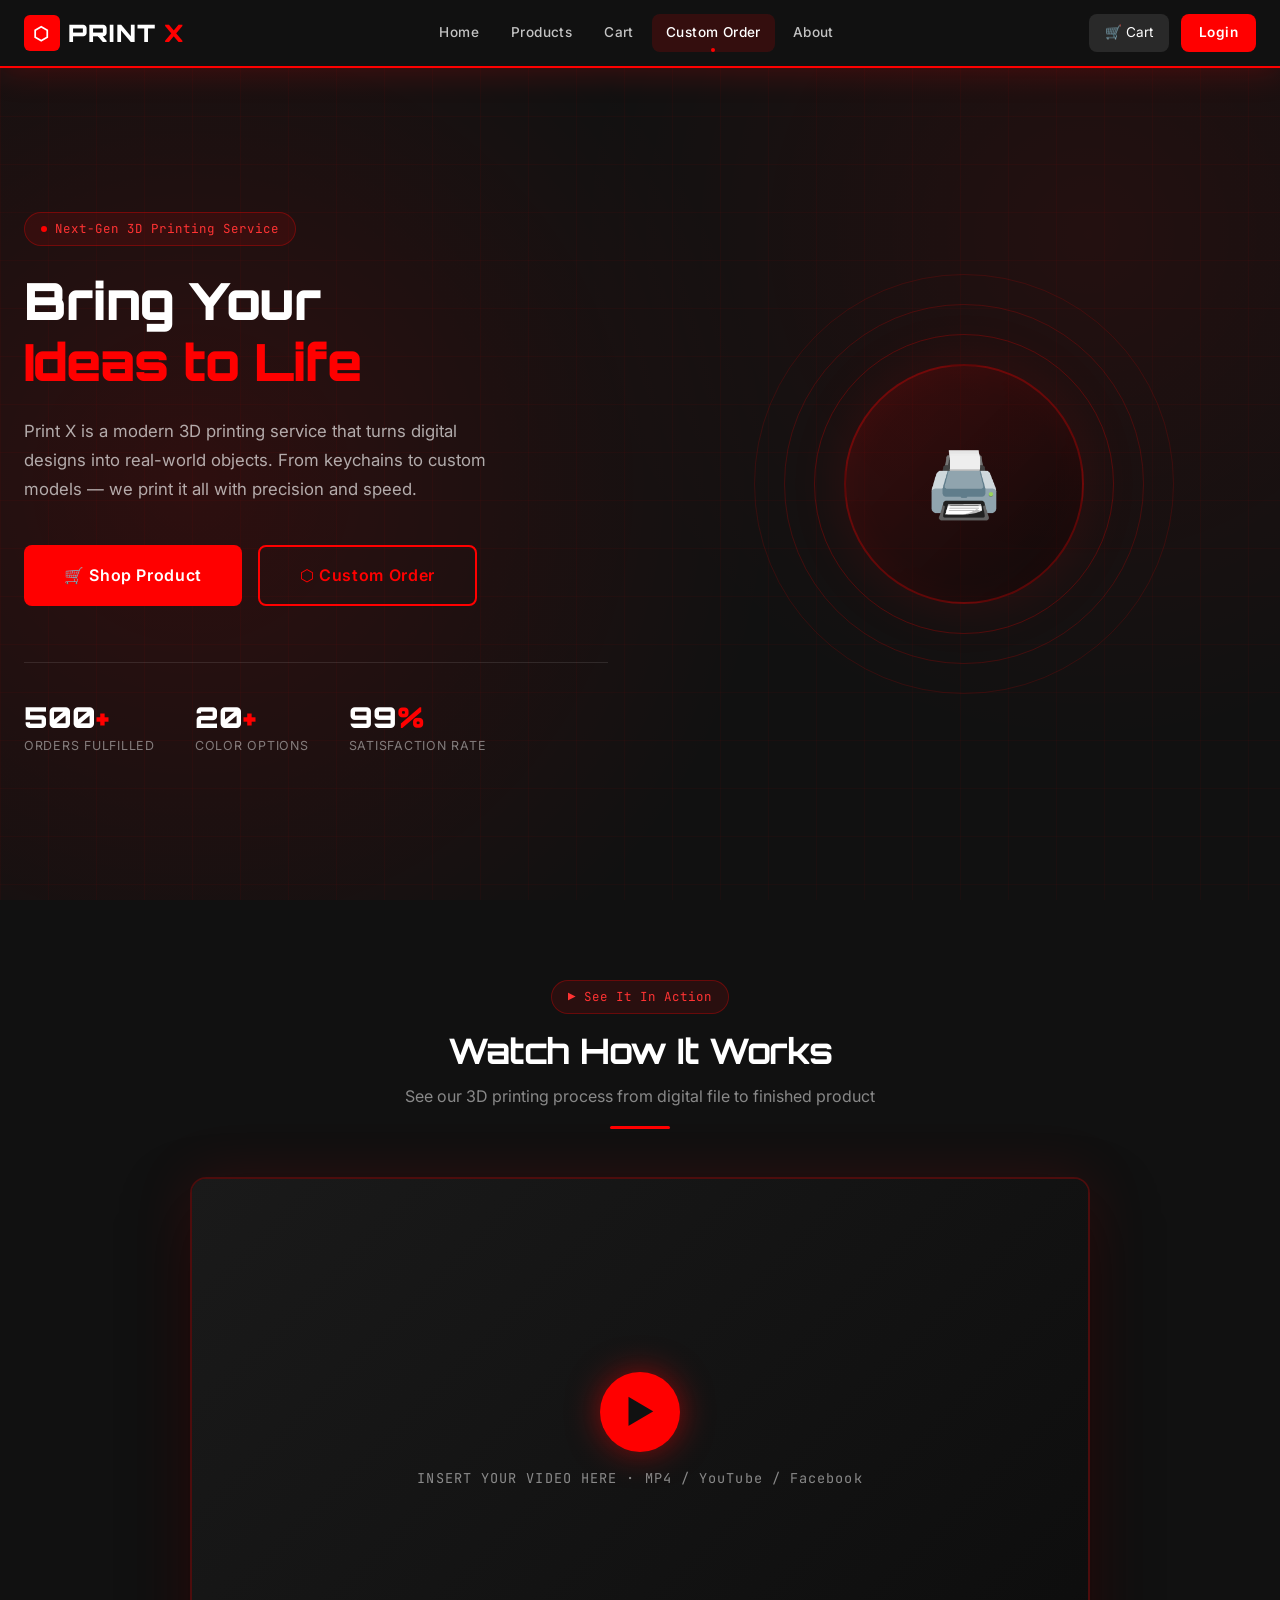
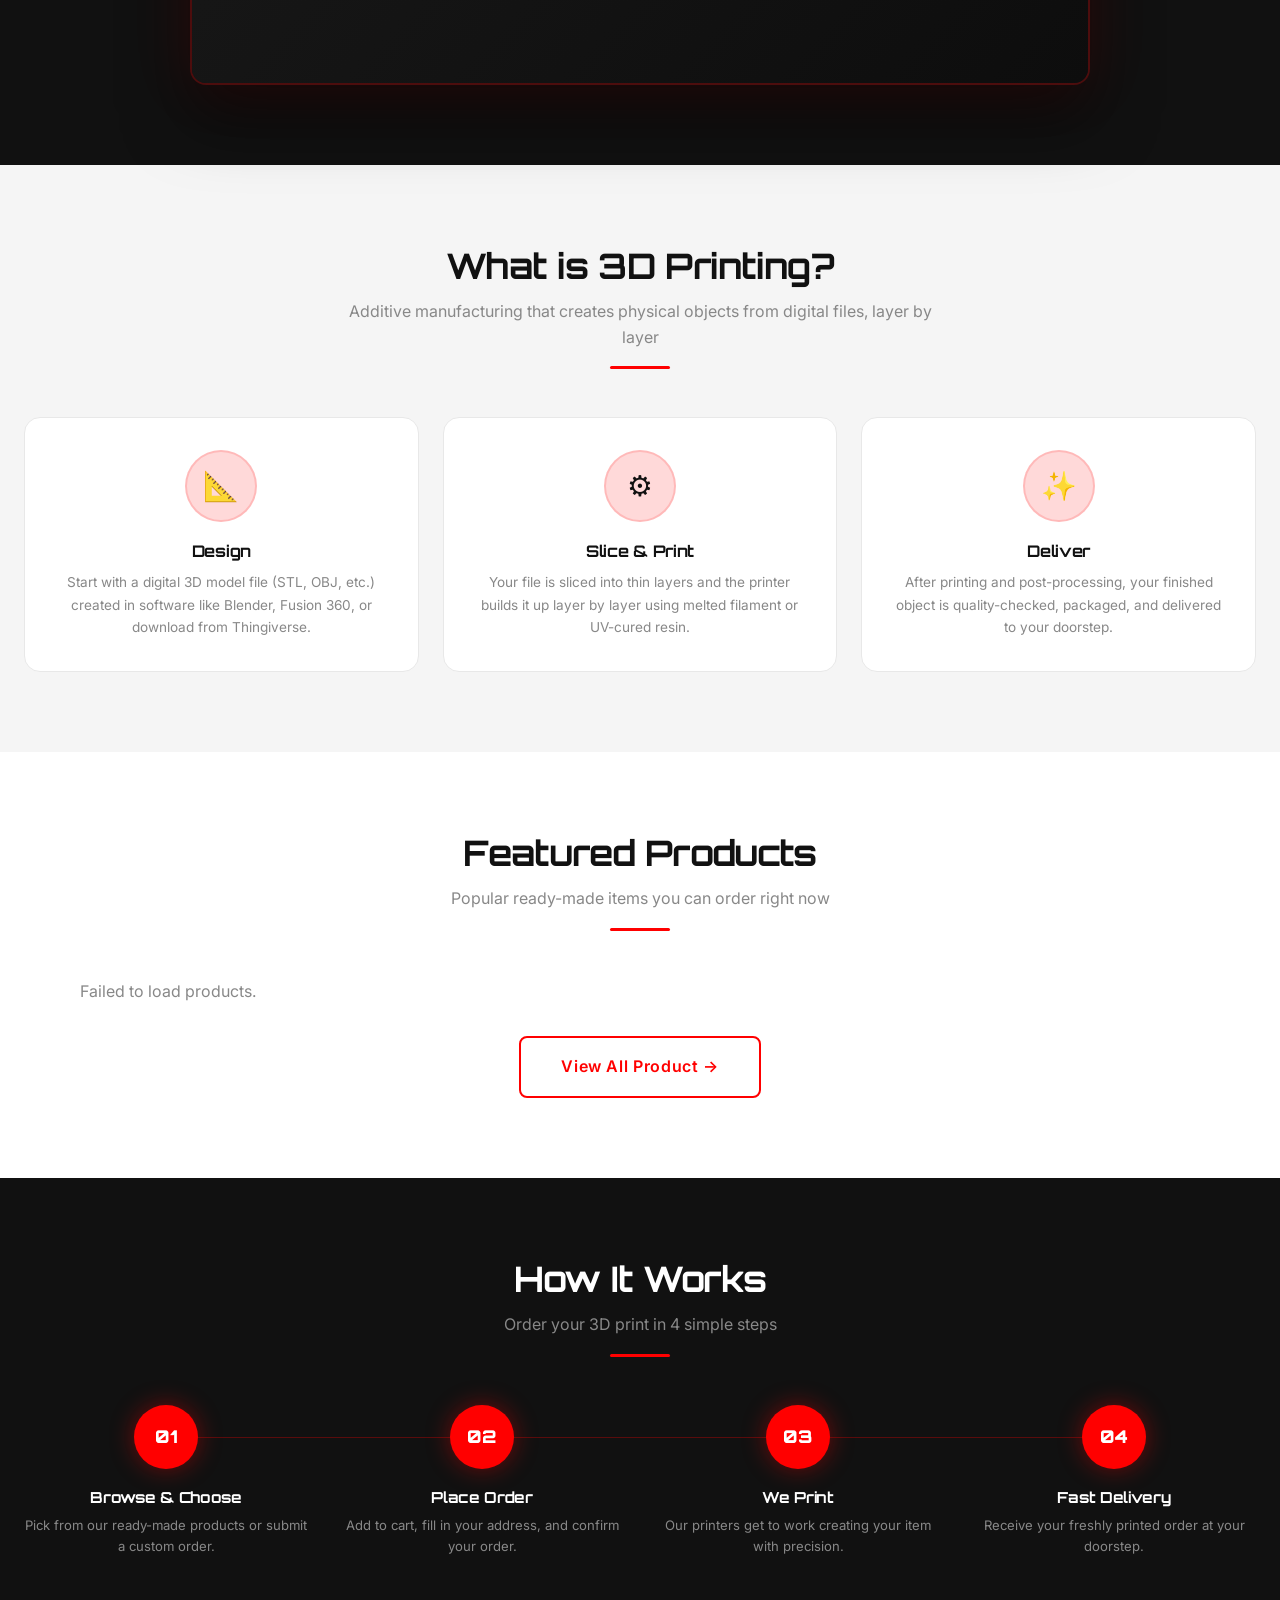
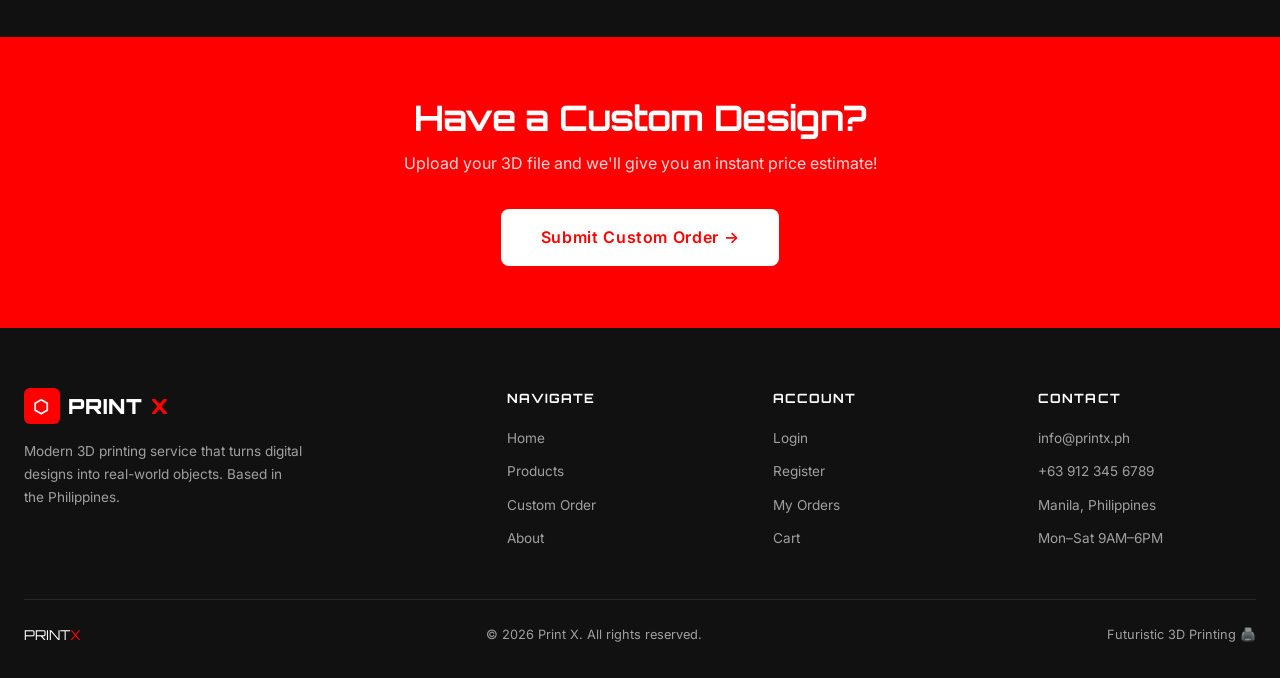
==== docs/customer/index.html @ e7d98cbc "Add files via upload" ====
<!DOCTYPE html>
<html lang="en">
<head>
  <meta charset="UTF-8" />
<meta name="viewport" content="width=device-width, initial-scale=1.0" />
  <link rel="icon" href="../favicon.ico" type="image/x-icon">
  <title>Print X – Bring Your Ideas to Life</title>
  <link rel="stylesheet" href="../assets/css/style.css" />
  <style>
    /* ── Hero ─────────────────────────────────── */
    .hero {
      background: var(--dark);
      min-height: calc(100vh - var(--nav-height));
      display: flex;
      align-items: center;
      position: relative;
      overflow: hidden;
    }

    .hero::before {
      content: '';
      position: absolute;
      inset: 0;
      background:
        radial-gradient(circle at 15% 50%, rgba(255,0,0,0.12) 0%, transparent 50%),
        radial-gradient(circle at 85% 20%, rgba(255,0,0,0.08) 0%, transparent 40%);
    }

    .hero-grid-overlay {
      position: absolute;
      inset: 0;
      background-image:
        linear-gradient(rgba(255,0,0,0.04) 1px, transparent 1px),
        linear-gradient(90deg, rgba(255,0,0,0.04) 1px, transparent 1px);
      background-size: 48px 48px;
    }

    .hero-container {
      max-width: 1280px;
      margin: 0 auto;
      padding: 0 24px;
      width: 100%;
      display: grid;
      grid-template-columns: 1fr 1fr;
      gap: 64px;
      align-items: center;
      position: relative;
      z-index: 1;
    }

    .hero-content {
      animation: fadeInLeft 0.8s ease;
    }

    @keyframes fadeInLeft {
      from { opacity: 0; transform: translateX(-40px); }
      to   { opacity: 1; transform: translateX(0); }
    }

    .hero-eyebrow {
      display: inline-flex;
      align-items: center;
      gap: 8px;
      background: rgba(255,0,0,0.1);
      border: 1px solid rgba(255,0,0,0.3);
      color: var(--red-light);
      padding: 6px 16px;
      border-radius: 20px;
      font-size: 0.78rem;
      font-family: 'JetBrains Mono', monospace;
      letter-spacing: 0.08em;
      margin-bottom: 24px;
    }

    .hero-eyebrow::before {
      content: '';
      width: 6px;
      height: 6px;
      background: var(--red);
      border-radius: 50%;
      animation: pulse 1.5s ease infinite;
    }

    @keyframes pulse {
      0%, 100% { opacity: 1; transform: scale(1); }
      50%       { opacity: 0.5; transform: scale(0.8); }
    }

    .hero h1 {
      color: var(--white);
      margin-bottom: 24px;
      font-size: clamp(2rem, 4vw, 3.2rem);
    }

    .hero h1 .highlight {
      color: var(--red);
      position: relative;
    }

    .hero-desc {
      color: rgba(255,255,255,0.65);
      font-size: 1.05rem;
      line-height: 1.75;
      margin-bottom: 40px;
      max-width: 480px;
    }

    .hero-actions {
      display: flex;
      gap: 16px;
      flex-wrap: wrap;
    }

    .hero-stats {
      display: flex;
      gap: 40px;
      margin-top: 56px;
      padding-top: 40px;
      border-top: 1px solid rgba(255,255,255,0.1);
    }

    .stat-item {
      text-align: left;
    }

    .stat-number {
      font-family: 'Orbitron', monospace;
      font-size: 1.8rem;
      font-weight: 900;
      color: var(--white);
      line-height: 1;
      margin-bottom: 4px;
    }

    .stat-number span { color: var(--red); }

    .stat-label {
      font-size: 0.78rem;
      color: rgba(255,255,255,0.45);
      text-transform: uppercase;
      letter-spacing: 0.06em;
    }

    /* ── Hero Visual ──────────────────────────── */
    .hero-visual {
      display: flex;
      align-items: center;
      justify-content: center;
      animation: fadeInRight 0.8s ease 0.2s both;
    }

    @keyframes fadeInRight {
      from { opacity: 0; transform: translateX(40px); }
      to   { opacity: 1; transform: translateX(0); }
    }

    .hero-3d-display {
      width: 420px;
      height: 420px;
      position: relative;
    }

    .hero-3d-ring {
      position: absolute;
      border-radius: 50%;
      border: 1px solid rgba(255,0,0,0.2);
      animation: rotate 20s linear infinite;
    }

    .ring-1 {
      inset: 0;
      border-color: rgba(255,0,0,0.15);
      animation-duration: 20s;
    }

    .ring-2 {
      inset: 30px;
      border-color: rgba(255,0,0,0.2);
      animation-direction: reverse;
      animation-duration: 15s;
    }

    .ring-3 {
      inset: 60px;
      border-color: rgba(255,0,0,0.25);
      animation-duration: 10s;
    }

    @keyframes rotate {
      to { transform: rotate(360deg); }
    }

    .hero-3d-center {
      position: absolute;
      inset: 90px;
      background: linear-gradient(135deg, rgba(255,0,0,0.15), rgba(0,0,0,0.4));
      border-radius: 50%;
      display: flex;
      align-items: center;
      justify-content: center;
      border: 2px solid rgba(255,0,0,0.3);
      box-shadow:
        0 0 60px rgba(255,0,0,0.1),
        inset 0 0 40px rgba(255,0,0,0.05);
    }

    .hero-icon {
      font-size: 4rem;
      animation: float 3s ease-in-out infinite;
    }

    @keyframes float {
      0%, 100% { transform: translateY(0); }
      50%       { transform: translateY(-12px); }
    }

    .hero-orbit-dot {
      position: absolute;
      width: 10px;
      height: 10px;
      background: var(--red);
      border-radius: 50%;
      box-shadow: 0 0 16px rgba(255,0,0,0.6);
    }

    /* ── Video Section ─────────────────────────── */
    .video-section {
      background: var(--dark);
      padding: 80px 0;
      text-align: center;
    }

    .video-wrapper {
      position: relative;
      max-width: 900px;
      margin: 48px auto 0;
      border-radius: 16px;
      overflow: hidden;
      border: 2px solid rgba(255, 0, 0, 0.25);
      box-shadow:
        0 0 60px rgba(255, 0, 0, 0.12),
        0 32px 64px rgba(0, 0, 0, 0.5);
    }

    .video-wrapper video,
    .video-wrapper iframe {
      width: 100%;
      aspect-ratio: 16 / 9;
      display: block;
      background: #000;
    }

    .video-placeholder {
      width: 100%;
      aspect-ratio: 16 / 9;
      background: linear-gradient(135deg, #1a1a1a 0%, #0d0d0d 100%);
      display: flex;
      flex-direction: column;
      align-items: center;
      justify-content: center;
      gap: 16px;
      cursor: pointer;
    }

    .video-placeholder .play-btn {
      width: 80px;
      height: 80px;
      background: var(--red);
      border-radius: 50%;
      display: flex;
      align-items: center;
      justify-content: center;
      font-size: 2rem;
      box-shadow: 0 0 32px rgba(255, 0, 0, 0.5);
      transition: transform 0.2s, box-shadow 0.2s;
    }

    .video-placeholder:hover .play-btn {
      transform: scale(1.1);
      box-shadow: 0 0 48px rgba(255, 0, 0, 0.7);
    }

    .video-placeholder p {
      color: rgba(255, 255, 255, 0.5);
      font-size: 0.85rem;
      font-family: 'JetBrains Mono', monospace;
      letter-spacing: 0.08em;
    }

    .video-badge {
      display: inline-flex;
      align-items: center;
      gap: 8px;
      background: rgba(255, 0, 0, 0.1);
      border: 1px solid rgba(255, 0, 0, 0.3);
      color: var(--red-light);
      padding: 6px 16px;
      border-radius: 20px;
      font-size: 0.78rem;
      font-family: 'JetBrains Mono', monospace;
      letter-spacing: 0.08em;
      margin-bottom: 16px;
    }

    @media (max-width: 768px) {
      .video-wrapper { border-radius: 10px; }
    }

    /* ── What is 3D Printing ───────────────────── */
    .info-section {
      background: var(--gray-light);
      padding: 80px 0;
    }

    .info-cards {
      display: grid;
      grid-template-columns: repeat(3, 1fr);
      gap: 24px;
      margin-top: 48px;
    }

    .info-card {
      background: var(--white);
      border-radius: var(--radius-lg);
      padding: 32px 28px;
      text-align: center;
      border: 1px solid var(--gray-mid);
      transition: all var(--transition);
    }

    .info-card:hover {
      transform: translateY(-4px);
      box-shadow: var(--shadow-hover);
      border-color: rgba(255,0,0,0.2);
    }

    .info-icon {
      width: 72px;
      height: 72px;
      background: var(--red-glow);
      border-radius: 50%;
      display: flex;
      align-items: center;
      justify-content: center;
      font-size: 1.8rem;
      margin: 0 auto 20px;
      border: 2px solid rgba(255,0,0,0.15);
    }

    .info-card h3 {
      font-size: 1rem;
      margin-bottom: 10px;
      color: var(--dark);
    }

    .info-card p {
      font-size: 0.85rem;
      color: var(--gray-text);
      line-height: 1.65;
    }

    /* ── Featured Products ─────────────────────── */
    .featured-section {
      padding: 80px 0;
    }

    /* ── CTA Strip ─────────────────────────────── */
    .cta-strip {
      background: var(--red);
      padding: 60px 0;
      text-align: center;
    }

    .cta-strip h2 {
      color: white;
      margin-bottom: 12px;
    }

    .cta-strip p {
      color: rgba(255,255,255,0.85);
      margin-bottom: 32px;
      font-size: 1rem;
    }

    .btn-white {
      background: white;
      color: var(--red);
    }

    .btn-white:hover {
      background: var(--gray-light);
      transform: translateY(-2px);
      box-shadow: 0 8px 24px rgba(0,0,0,0.15);
    }

    /* ── Process Steps ─────────────────────────── */
    .process-section {
      background: var(--dark);
      padding: 80px 0;
    }

    .process-steps {
      display: grid;
      grid-template-columns: repeat(4, 1fr);
      gap: 32px;
      margin-top: 48px;
      position: relative;
    }

    .process-steps::before {
      content: '';
      position: absolute;
      top: 32px;
      left: calc(12.5% + 16px);
      right: calc(12.5% + 16px);
      height: 1px;
      background: rgba(255,0,0,0.3);
    }

    .step {
      text-align: center;
      position: relative;
    }

    .step-num {
      width: 64px;
      height: 64px;
      background: var(--red);
      border-radius: 50%;
      display: flex;
      align-items: center;
      justify-content: center;
      font-family: 'Orbitron', monospace;
      font-weight: 900;
      font-size: 1.1rem;
      color: white;
      margin: 0 auto 20px;
      position: relative;
      z-index: 1;
      box-shadow: 0 0 24px rgba(255,0,0,0.4);
    }

    .step h3 {
      color: white;
      font-size: 0.95rem;
      margin-bottom: 8px;
    }

    .step p {
      color: rgba(255,255,255,0.5);
      font-size: 0.82rem;
      line-height: 1.6;
    }

    @media (max-width: 768px) {
      .hero-container { grid-template-columns: 1fr; gap: 40px; text-align: center; }
      .hero-desc { margin: 0 auto 40px; }
      .hero-actions { justify-content: center; }
      .hero-stats { justify-content: center; }
      .hero-visual { display: none; }
      .info-cards { grid-template-columns: 1fr; }
      .process-steps { grid-template-columns: repeat(2, 1fr); }
      .process-steps::before { display: none; }
    }
  </style>
</head>
<body>
  <!-- NAVBAR -->
  <header class="navbar" id="navbar"></header>

  <!-- HERO -->
  <section class="hero">
    <div class="hero-grid-overlay"></div>
    <div class="hero-container">
      <div class="hero-content">
        <div class="hero-eyebrow">Next-Gen 3D Printing Service</div>
        <h1>
          Bring Your<br>
          <span class="highlight">Ideas to Life</span>
        </h1>
        <p class="hero-desc">
          Print X is a modern 3D printing service that turns digital designs into 
          real-world objects. From keychains to custom models — we print it all 
          with precision and speed.
        </p>
        <div class="hero-actions">
          <a href="product.html" class="btn btn-primary btn-lg">
            🛒 Shop Product
          </a>
          <a href="custom.html" class="btn btn-outline btn-lg">
            ⬡ Custom Order
          </a>
        </div>
        <div class="hero-stats">
          <div class="stat-item">
            <div class="stat-number">500<span>+</span></div>
            <div class="stat-label">Orders Fulfilled</div>
          </div>
          <div class="stat-item">
            <div class="stat-number">20<span>+</span></div>
            <div class="stat-label">Color Options</div>
          </div>
          <div class="stat-item">
            <div class="stat-number">99<span>%</span></div>
            <div class="stat-label">Satisfaction Rate</div>
          </div>
        </div>
      </div>
      <div class="hero-visual">
        <div class="hero-3d-display">
          <div class="hero-3d-ring ring-1"></div>
          <div class="hero-3d-ring ring-2"></div>
          <div class="hero-3d-ring ring-3"></div>
          <div class="hero-3d-center">
            <div class="hero-icon">🖨️</div>
          </div>
        </div>
      </div>
    </div>
  </section>

  <!-- VIDEO SHOWCASE -->
  <section class="video-section">
    <div class="container">
      <div class="section-title">
        <div class="video-badge">▶ See It In Action</div>
        <h2 style="color:white;">Watch How It Works</h2>
        <p style="color:rgba(255,255,255,0.5);">See our 3D printing process from digital file to finished product</p>
        <div class="line"></div>
      </div>
      <div class="video-wrapper" id="videoWrapper">
        <!--
          TO INSERT YOUR VIDEO:
          Option A — Local video file:
            <video controls poster="path/to/thumbnail.jpg">
              <source src="../assets/videos/your-video.mp4" type="video/mp4">
            </video>

          Option B — YouTube embed:
            <iframe src="https://www.youtube.com/embed/YOUR_VIDEO_ID"
              title="Print X – 3D Printing Showcase"
              frameborder="0"
              allow="accelerometer; autoplay; clipboard-write; encrypted-media; gyroscope; picture-in-picture"
              allowfullscreen></iframe>

          Option C — Facebook Video embed:
            <iframe src="https://www.facebook.com/plugins/video.php?href=YOUR_VIDEO_URL"
              frameborder="0" allowfullscreen></iframe>

          Replace the placeholder below once your video is ready.
        -->
        <div class="video-placeholder" onclick="this.innerHTML='<p style=\'color:rgba(255,255,255,0.4);font-size:0.8rem;padding:20px;\'>Replace this placeholder with your &lt;video&gt; or &lt;iframe&gt; tag.</p>'">
          <div class="play-btn">▶</div>
          <p>INSERT YOUR VIDEO HERE · MP4 / YouTube / Facebook</p>
        </div>
      </div>
    </div>
  </section>

  <!-- WHAT IS 3D PRINTING -->
  <section class="info-section">
    <div class="container">
      <div class="section-title">
        <h2>What is 3D Printing?</h2>
        <p>Additive manufacturing that creates physical objects from digital files, layer by layer</p>
        <div class="line"></div>
      </div>
      <div class="info-cards">
        <div class="info-card">
          <div class="info-icon">📐</div>
          <h3>Design</h3>
          <p>Start with a digital 3D model file (STL, OBJ, etc.) created in software like Blender, Fusion 360, or download from Thingiverse.</p>
        </div>
        <div class="info-card">
          <div class="info-icon">⚙️</div>
          <h3>Slice & Print</h3>
          <p>Your file is sliced into thin layers and the printer builds it up layer by layer using melted filament or UV-cured resin.</p>
        </div>
        <div class="info-card">
          <div class="info-icon">✨</div>
          <h3>Deliver</h3>
          <p>After printing and post-processing, your finished object is quality-checked, packaged, and delivered to your doorstep.</p>
        </div>
      </div>
    </div>
  </section>

  <!-- FEATURED PRODUCTS -->
  <section class="featured-section">
    <div class="container">
      <div class="section-title">
        <h2>Featured Products</h2>
        <p>Popular ready-made items you can order right now</p>
        <div class="line"></div>
      </div>
      <div class="products-grid" id="featured-products">
        <div class="loading-wrap">
          <div class="spinner"></div>
          <span>Loading products...</span>
        </div>
      </div>
      <div class="text-center mt-32">
        <a href="product.html" class="btn btn-outline btn-lg">View All Product →</a>
      </div>
    </div>
  </section>

  <!-- PROCESS -->
  <section class="process-section">
    <div class="container">
      <div class="section-title">
        <h2 style="color:white;">How It Works</h2>
        <p style="color:rgba(255,255,255,0.5);">Order your 3D print in 4 simple steps</p>
        <div class="line"></div>
      </div>
      <div class="process-steps">
        <div class="step">
          <div class="step-num">01</div>
          <h3>Browse & Choose</h3>
          <p>Pick from our ready-made products or submit a custom order.</p>
        </div>
        <div class="step">
          <div class="step-num">02</div>
          <h3>Place Order</h3>
          <p>Add to cart, fill in your address, and confirm your order.</p>
        </div>
        <div class="step">
          <div class="step-num">03</div>
          <h3>We Print</h3>
          <p>Our printers get to work creating your item with precision.</p>
        </div>
        <div class="step">
          <div class="step-num">04</div>
          <h3>Fast Delivery</h3>
          <p>Receive your freshly printed order at your doorstep.</p>
        </div>
      </div>
    </div>
  </section>

  <!-- CTA -->
  <section class="cta-strip">
    <div class="container">
      <h2>Have a Custom Design?</h2>
      <p>Upload your 3D file and we'll give you an instant price estimate!</p>
      <a href="custom.html" class="btn btn-white btn-lg">Submit Custom Order →</a>
    </div>
  </section>

  <!-- FOOTER -->
  <footer class="footer" id="footer"></footer>

  <!-- TOAST -->
  <div class="toast-container"></div>

  <script src="../assets/js/script.js"></script>
  <script>
    renderNavbar('home');

    async function loadFeaturedProducts() {
      const grid = document.getElementById('featured-products');
      const res = await apiFetch('/products/');
      if (!res.ok) {
        grid.innerHTML = '<p class="text-center text-gray">Failed to load products.</p>';
        return;
      }
      const products = res.data.products.slice(0, 3);
      if (products.length === 0) {
        grid.innerHTML = '<p class="text-center text-gray">No products found.</p>';
        return;
      }
      grid.innerHTML = products.map(p => renderProductCard(p)).join('');
    }

    function renderProductCard(p) {
      const img = p.image
        ? `<img src="${p.image}" alt="${p.name}" class="product-card-image" onerror="this.style.display='none';this.nextElementSibling.style.display='flex'">`
        : '';
      return `
        <div class="product-card">
          ${img}
          <div class="product-card-image-placeholder" style="${p.image ? 'display:none' : ''}">🖨️</div>
          <div class="product-card-body">
            <div class="product-card-name">${p.name}</div>
            <div class="product-card-desc">${p.description}</div>
            <div class="product-card-footer">
              <span class="product-price">${formatPrice(p.price)}</span>
              <button class="btn btn-primary btn-sm" onclick="addToCart(${p.id}, '${p.name.replace(/'/g, "\\'")}')">
                Add to Cart
              </button>
            </div>
          </div>
        </div>
      `;
    }

    async function addToCart(productId, name) {
      if (!requireAuth()) return;
      const res = await apiFetch('/cart/add/', {
        method: 'POST',
        body: JSON.stringify({ product_id: productId, quantity: 1 }),
      });
      if (res.ok) {
        Toast.success(`${name} added to cart!`);
        updateCartCount();
      } else {
        Toast.error(res.data.error || 'Failed to add to cart.');
      }
    }

    loadFeaturedProducts();
  </script>
</body>
</html>
---- docs/assets/css/style.css ----
/* ═══════════════════════════════════════════════════════
   PRINT X — Global Stylesheet
   Theme: Futuristic 3D Printing Business
   ═══════════════════════════════════════════════════════ */

@import url('https://fonts.googleapis.com/css2?family=Orbitron:wght@400;500;700;900&family=Inter:wght@300;400;500;600&family=JetBrains+Mono:wght@400;500&display=swap');

/* ── CSS Variables ─────────────────────────────────────── */
:root {
  --red: #ff0000;
  --red-dark: #cc0000;
  --red-light: #ff3333;
  --red-glow: rgba(255, 0, 0, 0.15);
  --white: #ffffff;
  --gray-light: #f5f5f5;
  --gray-mid: #e8e8e8;
  --gray-text: #888;
  --dark: #111111;
  --dark-2: #1a1a1a;
  --shadow: 0 4px 24px rgba(0,0,0,0.08);
  --shadow-hover: 0 8px 40px rgba(255,0,0,0.15);
  --radius: 8px;
  --radius-lg: 16px;
  --nav-height: 68px;
  --transition: 0.25s cubic-bezier(0.4,0,0.2,1);
}

/* ── Reset & Base ──────────────────────────────────────── */
*, *::before, *::after {
  box-sizing: border-box;
  margin: 0;
  padding: 0;
}

html {
  scroll-behavior: smooth;
}

body {
  font-family: 'Inter', system-ui, sans-serif;
  background: var(--white);
  color: var(--dark);
  line-height: 1.6;
  min-height: 100vh;
}

a {
  color: inherit;
  text-decoration: none;
}

img {
  max-width: 100%;
  display: block;
}

button {
  cursor: pointer;
  font-family: inherit;
  border: none;
  outline: none;
}

input, textarea, select {
  font-family: inherit;
  outline: none;
}

ul {
  list-style: none;
}

/* ── Typography ────────────────────────────────────────── */
.display-font {
  font-family: 'Orbitron', monospace;
}

h1, h2, h3 {
  font-family: 'Orbitron', monospace;
  letter-spacing: -0.02em;
  line-height: 1.2;
}

h1 { font-size: clamp(2rem, 5vw, 3.5rem); font-weight: 900; }
h2 { font-size: clamp(1.5rem, 3vw, 2.2rem); font-weight: 700; }
h3 { font-size: 1.2rem; font-weight: 700; }

/* ── Navbar ────────────────────────────────────────────── */
.navbar {
  position: sticky;
  top: 0;
  z-index: 1000;
  background: var(--dark);
  height: var(--nav-height);
  display: flex;
  align-items: center;
  border-bottom: 2px solid var(--red);
  box-shadow: 0 4px 32px rgba(255,0,0,0.2);
}

.nav-container {
  max-width: 1400px;
  margin: 0 auto;
  padding: 0 24px;
  width: 100%;
  display: flex;
  align-items: center;
  justify-content: space-between;
}

.nav-logo {
  font-family: 'Orbitron', monospace;
  font-weight: 900;
  font-size: 1.5rem;
  color: var(--white);
  display: flex;
  align-items: center;
  gap: 8px;
  letter-spacing: 0.05em;
}

.nav-logo span {
  color: var(--red);
}

.nav-logo-icon {
  width: 36px;
  height: 36px;
  background: var(--red);
  border-radius: 6px;
  display: flex;
  align-items: center;
  justify-content: center;
  font-size: 1.1rem;
}

.nav-links {
  display: flex;
  align-items: center;
  gap: 4px;
}

.nav-links a {
  color: rgba(255,255,255,0.75);
  padding: 8px 14px;
  border-radius: var(--radius);
  font-size: 0.85rem;
  font-weight: 500;
  letter-spacing: 0.03em;
  transition: all var(--transition);
  position: relative;
}

.nav-links a:hover,
.nav-links a.active {
  color: var(--white);
  background: rgba(255,0,0,0.15);
}

.nav-links a.active::after {
  content: '';
  position: absolute;
  bottom: 0;
  left: 50%;
  transform: translateX(-50%);
  width: 4px;
  height: 4px;
  background: var(--red);
  border-radius: 50%;
}

.nav-right {
  display: flex;
  align-items: center;
  gap: 12px;
}

.nav-cart-btn {
  position: relative;
  background: rgba(255,255,255,0.1);
  color: var(--white);
  padding: 8px 16px;
  border-radius: var(--radius);
  font-size: 0.85rem;
  display: flex;
  align-items: center;
  gap: 6px;
  transition: all var(--transition);
}

.nav-cart-btn:hover {
  background: var(--red);
}

.cart-badge {
  background: var(--red);
  color: white;
  font-size: 0.65rem;
  font-weight: 700;
  min-width: 18px;
  height: 18px;
  border-radius: 9px;
  display: flex;
  align-items: center;
  justify-content: center;
  padding: 0 5px;
}

.nav-user-info {
  color: rgba(255,255,255,0.7);
  font-size: 0.8rem;
  display: flex;
  align-items: center;
  gap: 6px;
}

.nav-user-info .username {
  color: var(--red-light);
  font-weight: 600;
}

.btn-nav-login {
  background: var(--red);
  color: white;
  padding: 8px 18px;
  border-radius: var(--radius);
  font-size: 0.85rem;
  font-weight: 600;
  transition: all var(--transition);
  letter-spacing: 0.03em;
}

.btn-nav-login:hover {
  background: var(--red-dark);
  transform: translateY(-1px);
  box-shadow: 0 4px 16px rgba(255,0,0,0.3);
}

/* ── Buttons ────────────────────────────────────────────── */
.btn {
  display: inline-flex;
  align-items: center;
  justify-content: center;
  gap: 8px;
  padding: 12px 28px;
  border-radius: var(--radius);
  font-size: 0.9rem;
  font-weight: 600;
  letter-spacing: 0.04em;
  transition: all var(--transition);
  cursor: pointer;
  border: none;
}

.btn-primary {
  background: var(--red);
  color: white;
}

.btn-primary:hover {
  background: var(--red-dark);
  transform: translateY(-2px);
  box-shadow: 0 6px 24px rgba(255,0,0,0.35);
}

.btn-primary:active {
  transform: translateY(0);
}

.btn-outline {
  background: transparent;
  color: var(--red);
  border: 2px solid var(--red);
}

.btn-outline:hover {
  background: var(--red);
  color: white;
  transform: translateY(-2px);
}

.btn-dark {
  background: var(--dark);
  color: white;
}

.btn-dark:hover {
  background: var(--dark-2);
  transform: translateY(-2px);
  box-shadow: 0 6px 24px rgba(0,0,0,0.2);
}

.btn-sm {
  padding: 7px 16px;
  font-size: 0.8rem;
}

.btn-lg {
  padding: 16px 40px;
  font-size: 1rem;
}

.btn-full {
  width: 100%;
}

.btn:disabled {
  opacity: 0.6;
  cursor: not-allowed;
  transform: none !important;
}

/* ── Container ─────────────────────────────────────────── */
.container {
  max-width: 1280px;
  margin: 0 auto;
  padding: 0 24px;
}

.section {
  padding: 80px 0;
}

.section-sm {
  padding: 48px 0;
}

/* ── Section Title ─────────────────────────────────────── */
.section-title {
  text-align: center;
  margin-bottom: 48px;
}

.section-title h2 {
  color: var(--dark);
  margin-bottom: 12px;
}

.section-title p {
  color: var(--gray-text);
  font-size: 1rem;
  max-width: 600px;
  margin: 0 auto;
}

.section-title .line {
  width: 60px;
  height: 3px;
  background: var(--red);
  margin: 16px auto 0;
  border-radius: 2px;
}

/* ── Product Cards ─────────────────────────────────────── */
.products-grid {
  display: grid;
  grid-template-columns: repeat(auto-fill, minmax(280px, 1fr));
  gap: 28px;
}

.product-card {
  background: var(--white);
  border-radius: var(--radius-lg);
  overflow: hidden;
  box-shadow: var(--shadow);
  transition: all var(--transition);
  border: 1px solid var(--gray-mid);
  position: relative;
}

.product-card:hover {
  transform: translateY(-6px);
  box-shadow: var(--shadow-hover);
  border-color: rgba(255,0,0,0.2);
}

.product-card-image {
  width: 100%;
  height: 200px;
  object-fit: cover;
  background: var(--gray-light);
}

.product-card-image-placeholder {
  width: 100%;
  height: 200px;
  background: linear-gradient(135deg, var(--gray-light) 0%, var(--gray-mid) 100%);
  display: flex;
  align-items: center;
  justify-content: center;
  font-size: 3rem;
  color: rgba(0,0,0,0.2);
}

.product-card-body {
  padding: 20px;
}

.product-card-name {
  font-family: 'Orbitron', monospace;
  font-size: 0.95rem;
  font-weight: 700;
  color: var(--dark);
  margin-bottom: 8px;
  line-height: 1.3;
}

.product-card-desc {
  font-size: 0.82rem;
  color: var(--gray-text);
  margin-bottom: 16px;
  display: -webkit-box;
  -webkit-line-clamp: 2;
  -webkit-box-orient: vertical;
  overflow: hidden;
  line-height: 1.5;
}

.product-card-footer {
  display: flex;
  align-items: center;
  justify-content: space-between;
  gap: 12px;
}

.product-price {
  font-family: 'Orbitron', monospace;
  font-size: 1.2rem;
  font-weight: 700;
  color: var(--red);
}

/* ── Forms ─────────────────────────────────────────────── */
.form-group {
  margin-bottom: 20px;
}

.form-group label {
  display: block;
  font-size: 0.85rem;
  font-weight: 600;
  color: var(--dark);
  margin-bottom: 6px;
  letter-spacing: 0.02em;
}

.form-control {
  width: 100%;
  padding: 11px 16px;
  border: 2px solid var(--gray-mid);
  border-radius: var(--radius);
  font-size: 0.9rem;
  background: var(--white);
  color: var(--dark);
  transition: border-color var(--transition);
}

.form-control:focus {
  border-color: var(--red);
  box-shadow: 0 0 0 3px var(--red-glow);
}

.form-control::placeholder {
  color: #bbb;
}

textarea.form-control {
  resize: vertical;
  min-height: 100px;
}

select.form-control {
  cursor: pointer;
}

/* ── Cards / Panels ────────────────────────────────────── */
.card {
  background: var(--white);
  border-radius: var(--radius-lg);
  padding: 32px;
  box-shadow: var(--shadow);
  border: 1px solid var(--gray-mid);
}

.card-sm {
  padding: 20px;
}

/* ── Badges ────────────────────────────────────────────── */
.badge {
  display: inline-block;
  padding: 3px 10px;
  border-radius: 20px;
  font-size: 0.72rem;
  font-weight: 700;
  letter-spacing: 0.04em;
  text-transform: uppercase;
}

.badge-pending   { background: #fff3cd; color: #856404; }
.badge-reviewing { background: #cfe2ff; color: #084298; }
.badge-approved  { background: #d1e7dd; color: #0f5132; }
.badge-cancelled { background: #f8d7da; color: #842029; }
.badge-completed { background: #d1e7dd; color: #0f5132; }
.badge-processing{ background: #cfe2ff; color: #084298; }

/* ── Toast Notification ────────────────────────────────── */
.toast-container {
  position: fixed;
  bottom: 24px;
  right: 24px;
  z-index: 9999;
  display: flex;
  flex-direction: column;
  gap: 10px;
  pointer-events: none;
}

.toast {
  background: var(--dark);
  color: white;
  padding: 14px 20px;
  border-radius: var(--radius);
  font-size: 0.88rem;
  display: flex;
  align-items: center;
  gap: 10px;
  box-shadow: 0 8px 32px rgba(0,0,0,0.2);
  pointer-events: auto;
  animation: slideInRight 0.3s ease;
  border-left: 4px solid var(--red);
  max-width: 340px;
}

.toast.success { border-color: #22c55e; }
.toast.error   { border-color: var(--red); }
.toast.info    { border-color: #3b82f6; }

@keyframes slideInRight {
  from { transform: translateX(120%); opacity: 0; }
  to   { transform: translateX(0); opacity: 1; }
}

@keyframes slideOutRight {
  from { transform: translateX(0); opacity: 1; }
  to   { transform: translateX(120%); opacity: 0; }
}

/* ── Page Header ───────────────────────────────────────── */
.page-header {
  background: var(--dark);
  padding: 60px 0 48px;
  text-align: center;
  position: relative;
  overflow: hidden;
}

.page-header::before {
  content: '';
  position: absolute;
  inset: 0;
  background: 
    radial-gradient(circle at 20% 50%, rgba(255,0,0,0.08) 0%, transparent 50%),
    radial-gradient(circle at 80% 50%, rgba(255,0,0,0.06) 0%, transparent 50%);
}

.page-header .container {
  position: relative;
  z-index: 1;
}

.page-header h1 {
  color: var(--white);
  margin-bottom: 12px;
}

.page-header p {
  color: rgba(255,255,255,0.6);
  font-size: 1rem;
}

/* ── Grid Layouts ──────────────────────────────────────── */
.grid-2 {
  display: grid;
  grid-template-columns: 1fr 1fr;
  gap: 32px;
}

.grid-3 {
  display: grid;
  grid-template-columns: repeat(3, 1fr);
  gap: 28px;
}

/* ── Table ─────────────────────────────────────────────── */
.table-wrap {
  overflow-x: auto;
}

table {
  width: 100%;
  border-collapse: collapse;
  font-size: 0.88rem;
}

thead th {
  background: var(--gray-light);
  color: var(--dark);
  font-weight: 700;
  font-size: 0.78rem;
  text-transform: uppercase;
  letter-spacing: 0.06em;
  padding: 12px 16px;
  text-align: left;
  border-bottom: 2px solid var(--gray-mid);
}

tbody td {
  padding: 14px 16px;
  border-bottom: 1px solid var(--gray-mid);
  vertical-align: middle;
}

tbody tr:hover {
  background: var(--gray-light);
}

/* ── Modal ─────────────────────────────────────────────── */
.modal-overlay {
  position: fixed;
  inset: 0;
  background: rgba(0,0,0,0.6);
  z-index: 5000;
  display: flex;
  align-items: center;
  justify-content: center;
  padding: 24px;
  backdrop-filter: blur(4px);
}

.modal {
  background: var(--white);
  border-radius: var(--radius-lg);
  padding: 40px;
  max-width: 480px;
  width: 100%;
  box-shadow: 0 24px 80px rgba(0,0,0,0.2);
  animation: modalIn 0.25s ease;
}

@keyframes modalIn {
  from { transform: scale(0.92) translateY(16px); opacity: 0; }
  to   { transform: scale(1) translateY(0); opacity: 1; }
}

.modal-title {
  font-family: 'Orbitron', monospace;
  font-size: 1.2rem;
  font-weight: 700;
  margin-bottom: 20px;
  display: flex;
  align-items: center;
  justify-content: space-between;
}

.modal-close {
  background: var(--gray-light);
  border: none;
  width: 32px;
  height: 32px;
  border-radius: 50%;
  cursor: pointer;
  font-size: 1rem;
  display: flex;
  align-items: center;
  justify-content: center;
  transition: background var(--transition);
}

.modal-close:hover {
  background: var(--red);
  color: white;
}

/* ── Footer ────────────────────────────────────────────── */
.footer {
  background: var(--dark);
  color: rgba(255,255,255,0.6);
  padding: 60px 0 32px;
  border-top: 2px solid var(--red);
}

.footer-grid {
  display: grid;
  grid-template-columns: 2fr 1fr 1fr 1fr;
  gap: 48px;
  margin-bottom: 48px;
}

.footer-brand .nav-logo {
  font-size: 1.3rem;
  margin-bottom: 16px;
}

.footer-brand p {
  font-size: 0.85rem;
  line-height: 1.7;
  max-width: 280px;
}

.footer-col h4 {
  font-family: 'Orbitron', monospace;
  font-size: 0.8rem;
  color: var(--white);
  letter-spacing: 0.08em;
  text-transform: uppercase;
  margin-bottom: 16px;
}

.footer-col ul {
  display: flex;
  flex-direction: column;
  gap: 8px;
}

.footer-col ul a {
  font-size: 0.85rem;
  transition: color var(--transition);
}

.footer-col ul a:hover {
  color: var(--red-light);
}

.footer-bottom {
  border-top: 1px solid rgba(255,255,255,0.1);
  padding-top: 24px;
  display: flex;
  align-items: center;
  justify-content: space-between;
  font-size: 0.8rem;
}

.footer-bottom .logo-text {
  font-family: 'Orbitron', monospace;
  color: var(--white);
  font-size: 0.85rem;
}

/* ── Loading Spinner ───────────────────────────────────── */
.spinner {
  width: 40px;
  height: 40px;
  border: 3px solid var(--gray-mid);
  border-top-color: var(--red);
  border-radius: 50%;
  animation: spin 0.8s linear infinite;
  margin: 0 auto;
}

@keyframes spin {
  to { transform: rotate(360deg); }
}

.loading-wrap {
  display: flex;
  flex-direction: column;
  align-items: center;
  justify-content: center;
  padding: 64px;
  gap: 16px;
  color: var(--gray-text);
  font-size: 0.9rem;
}

/* ── Empty State ───────────────────────────────────────── */
.empty-state {
  text-align: center;
  padding: 80px 24px;
}

.empty-state .icon {
  font-size: 4rem;
  margin-bottom: 20px;
  opacity: 0.5;
}

.empty-state h3 {
  font-family: 'Orbitron', monospace;
  margin-bottom: 10px;
  font-size: 1.1rem;
}

.empty-state p {
  color: var(--gray-text);
  font-size: 0.9rem;
  margin-bottom: 24px;
}

/* ── Hamburger Menu ────────────────────────────────────── */
.nav-hamburger {
  display: none;
  flex-direction: column;
  gap: 5px;
  cursor: pointer;
  padding: 4px;
}

.nav-hamburger span {
  display: block;
  width: 24px;
  height: 2px;
  background: white;
  border-radius: 2px;
  transition: all var(--transition);
}

/* ── Responsive ────────────────────────────────────────── */
@media (max-width: 1024px) {
  .footer-grid {
    grid-template-columns: 1fr 1fr;
  }
}

@media (max-width: 768px) {
  .nav-links {
    display: none;
    position: fixed;
    top: var(--nav-height);
    left: 0;
    right: 0;
    background: var(--dark);
    flex-direction: column;
    padding: 20px;
    gap: 4px;
    border-bottom: 2px solid var(--red);
  }

  .nav-links.open {
    display: flex;
  }

  .nav-hamburger {
    display: flex;
  }

  .grid-2 {
    grid-template-columns: 1fr;
  }

  .grid-3 {
    grid-template-columns: 1fr;
  }

  .footer-grid {
    grid-template-columns: 1fr;
    gap: 32px;
  }

  .footer-bottom {
    flex-direction: column;
    gap: 12px;
    text-align: center;
  }

  .section { padding: 48px 0; }
  .card { padding: 20px; }
}

@media (max-width: 480px) {
  h1 { font-size: 1.6rem; }
  h2 { font-size: 1.3rem; }
  .products-grid {
    grid-template-columns: 1fr;
  }
}

/* ── Utility ────────────────────────────────────────────── */
.text-center { text-align: center; }
.text-red    { color: var(--red); }
.text-gray   { color: var(--gray-text); }
.mt-8  { margin-top: 8px; }
.mt-16 { margin-top: 16px; }
.mt-24 { margin-top: 24px; }
.mt-32 { margin-top: 32px; }
.mb-8  { margin-bottom: 8px; }
.mb-16 { margin-bottom: 16px; }
.mb-24 { margin-bottom: 24px; }
.mb-32 { margin-bottom: 32px; }
.flex  { display: flex; }
.flex-center { display: flex; align-items: center; justify-content: center; }
.gap-8  { gap: 8px; }
.gap-16 { gap: 16px; }
.hidden { display: none !important; }

/* ── Divider ────────────────────────────────────────────── */
.divider {
  height: 1px;
  background: var(--gray-mid);
  margin: 24px 0;
}

/* ── Red accent bar ─────────────────────────────────────── */
.accent-bar {
  width: 48px;
  height: 4px;
  background: var(--red);
  border-radius: 2px;
  margin-bottom: 16px;
}
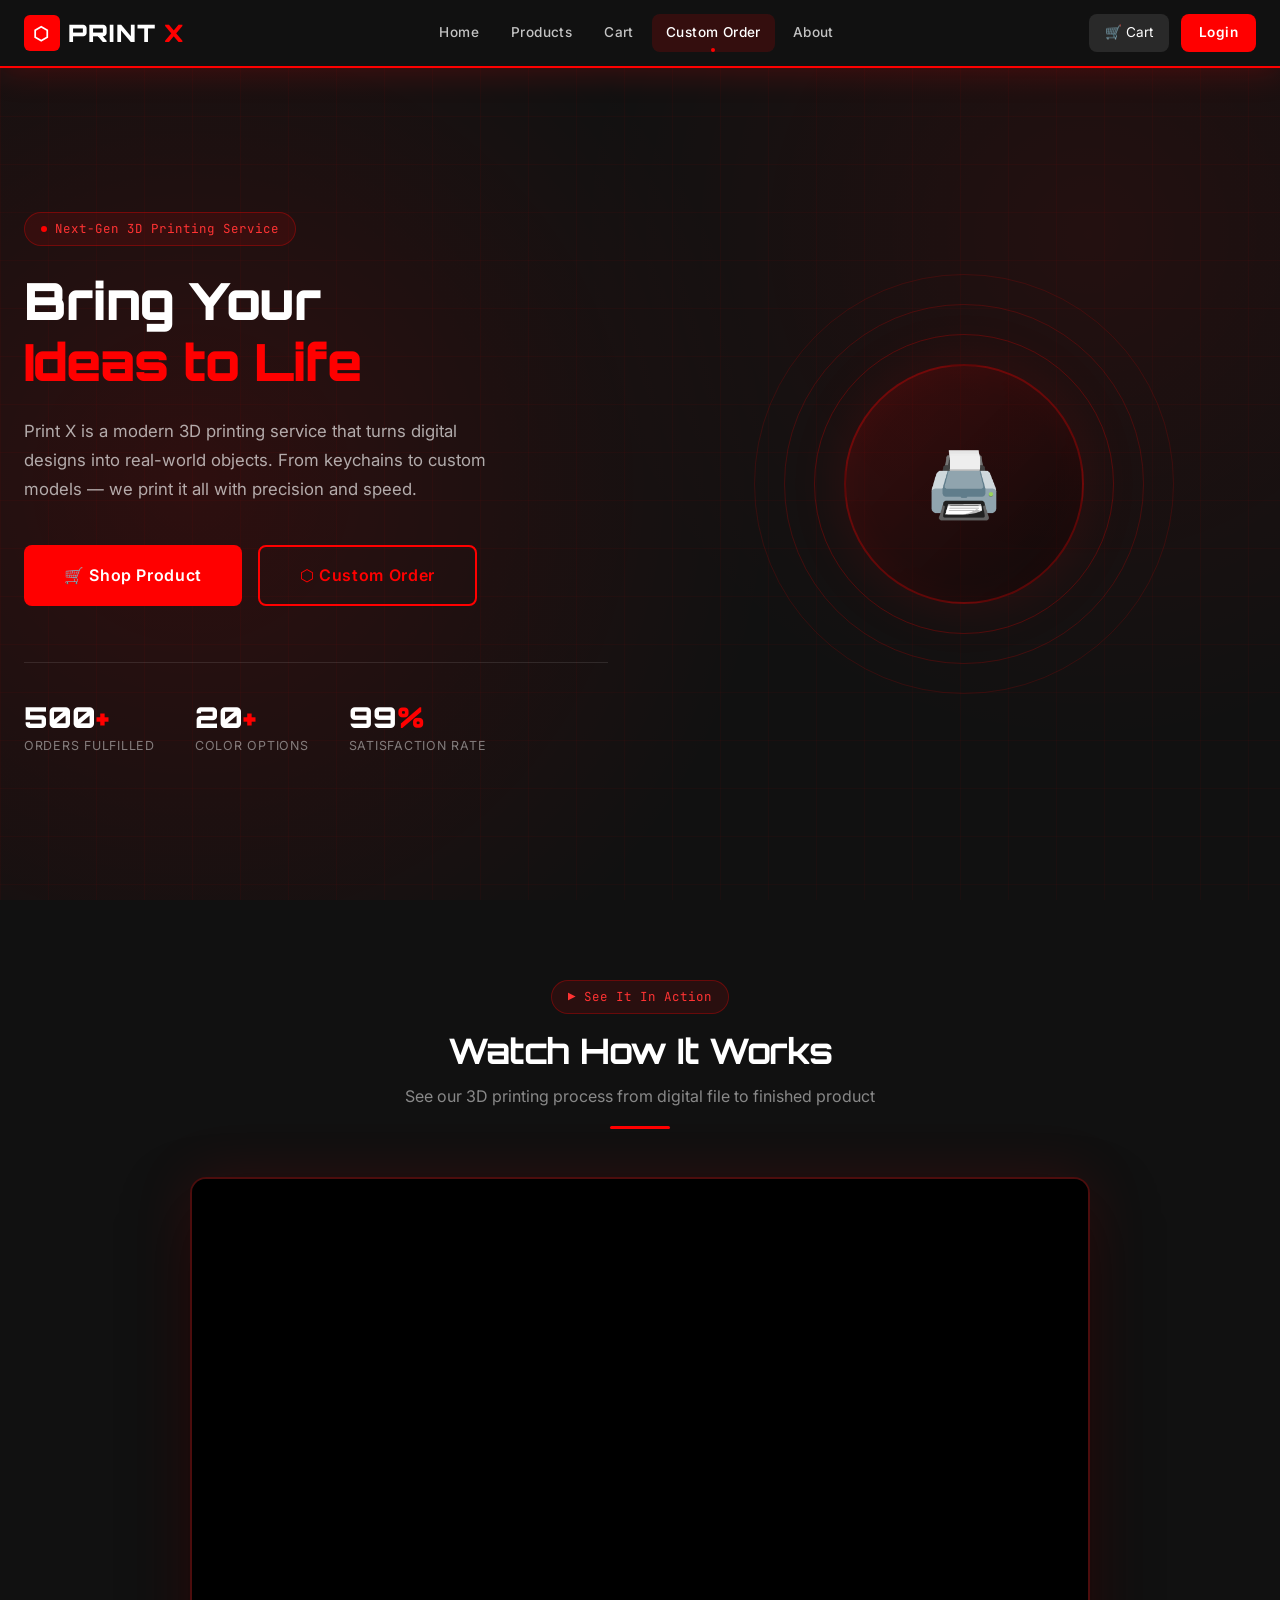
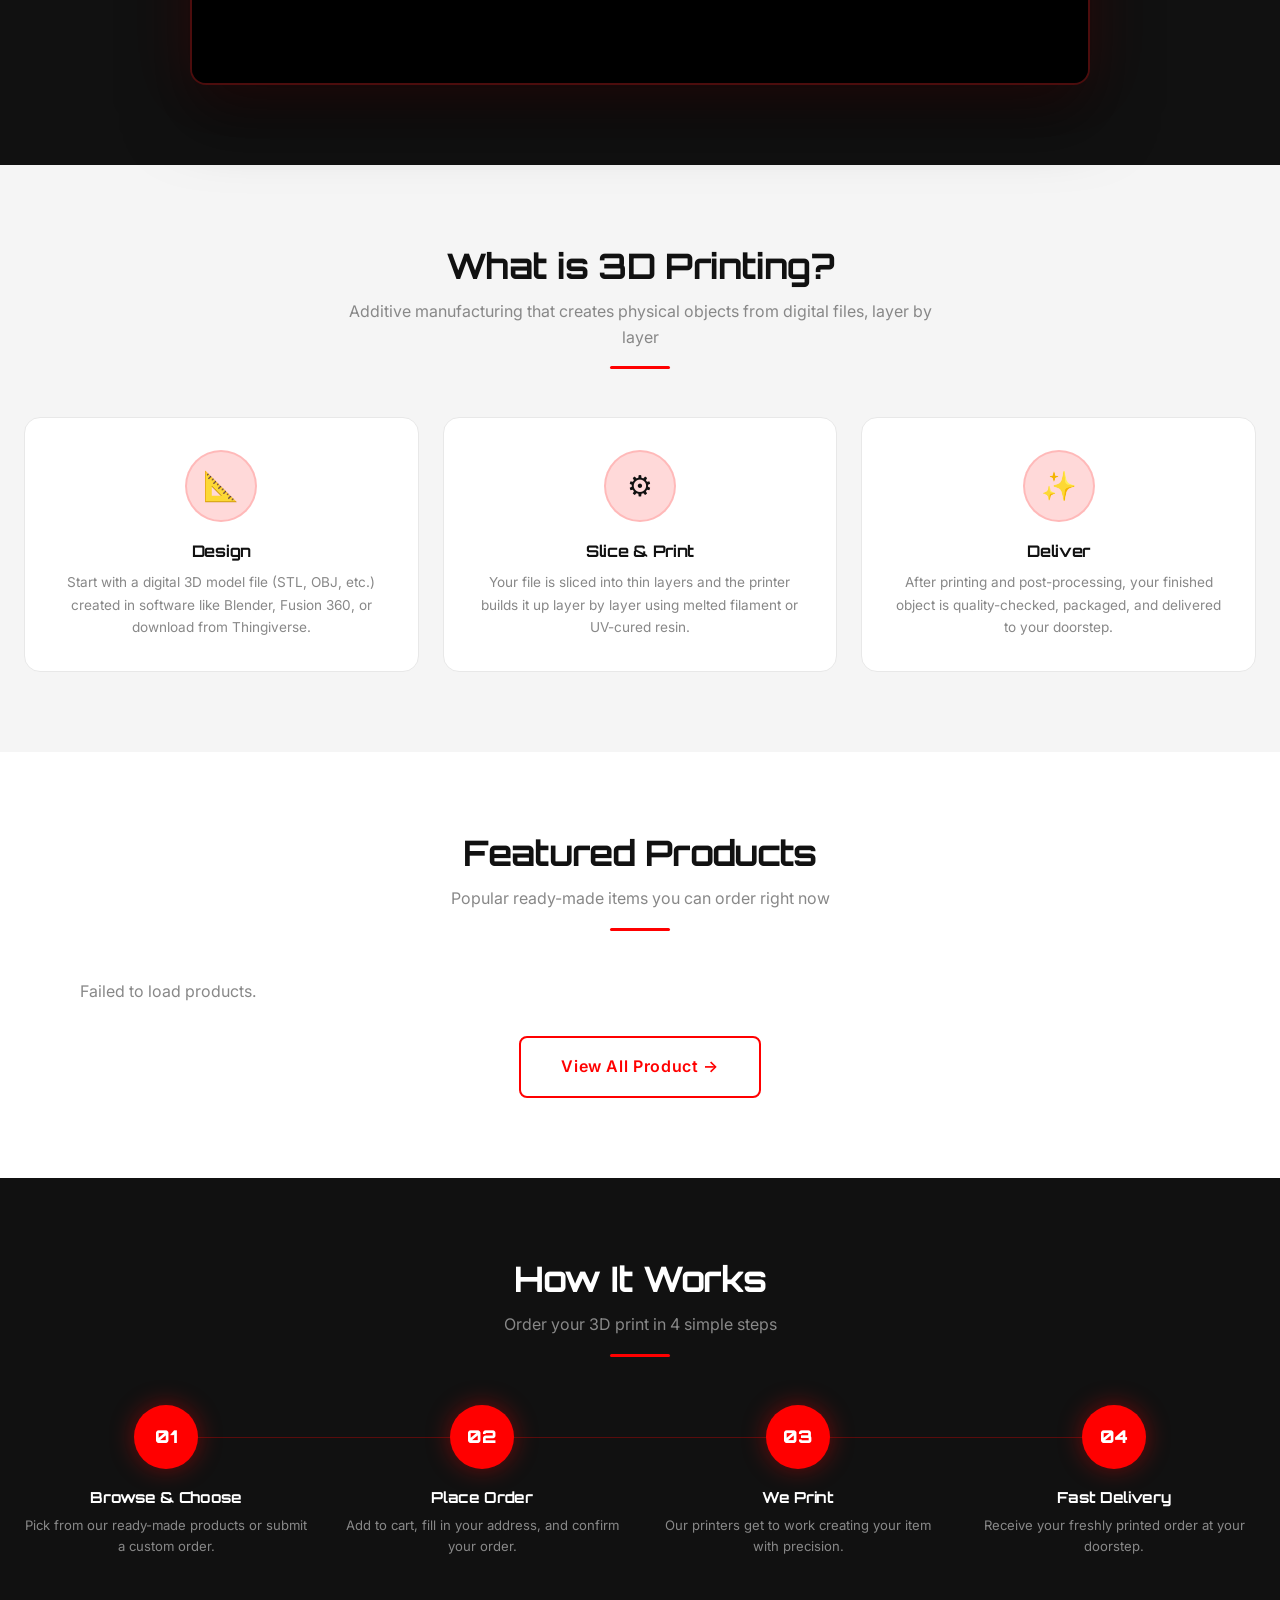
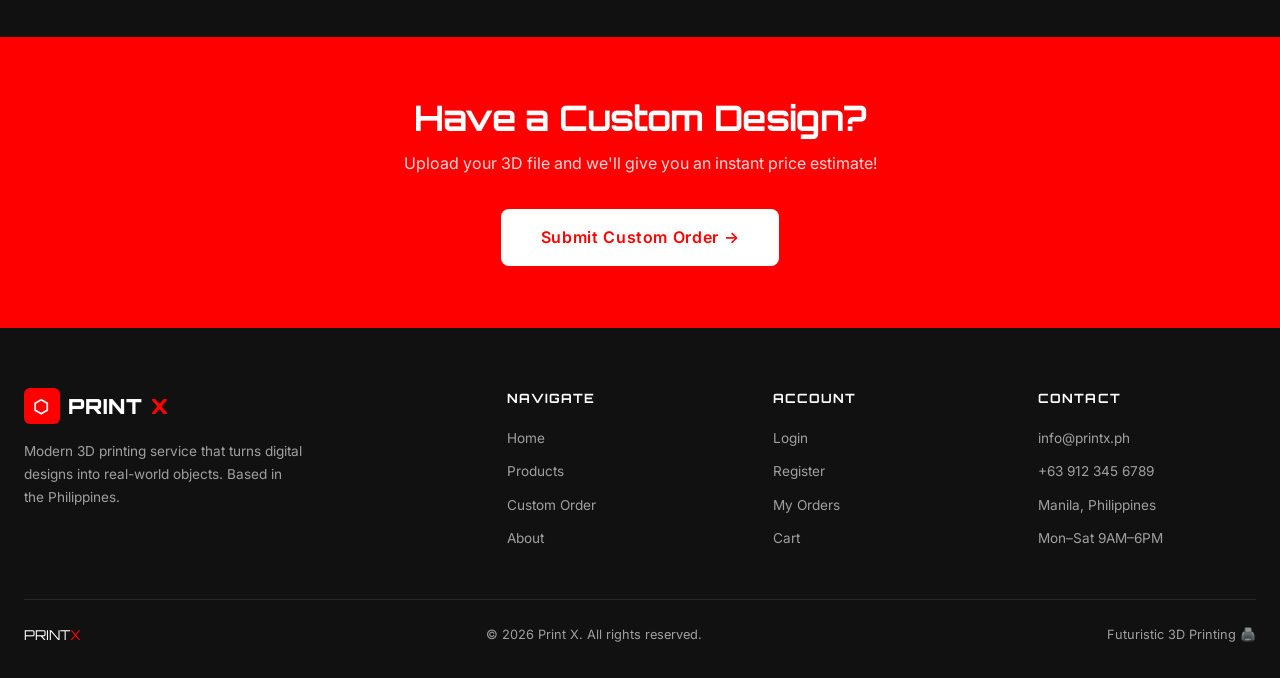
==== commit b1b8194b: "Add files via upload" ====
--- a/docs/customer/index.html
+++ b/docs/customer/index.html
@@ -529,30 +529,31 @@
         <div class="line"></div>
       </div>
       <div class="video-wrapper" id="videoWrapper">
-        <!--
-          TO INSERT YOUR VIDEO:
-          Option A — Local video file:
-            <video controls poster="path/to/thumbnail.jpg">
-              <source src="../assets/videos/your-video.mp4" type="video/mp4">
-            </video>
-
+        
+         
+            <video autoplay muted loop playsinline poster="path/to/thumbnail.jpg" width="600">
+  <source src="vid/3d.mp4" type="video/mp4">
+</video>
+ 
+            <!--  
           Option B — YouTube embed:
-            <iframe src="https://www.youtube.com/embed/YOUR_VIDEO_ID"
-              title="Print X – 3D Printing Showcase"
-              frameborder="0"
-              allow="accelerometer; autoplay; clipboard-write; encrypted-media; gyroscope; picture-in-picture"
-              allowfullscreen></iframe>
-
+            <iframe width="600" height="350"
+  src="https://www.youtube.com/embed/9cLFAI1_fmU"
+  title="Print X – 3D Printing Showcase"
+  frameborder="0"
+  allow="accelerometer; autoplay; clipboard-write; encrypted-media; gyroscope; picture-in-picture"
+  allowfullscreen>
+</iframe>
+ -->
+
+<!-- 
           Option C — Facebook Video embed:
             <iframe src="https://www.facebook.com/plugins/video.php?href=YOUR_VIDEO_URL"
               frameborder="0" allowfullscreen></iframe>
 
           Replace the placeholder below once your video is ready.
         -->
-        <div class="video-placeholder" onclick="this.innerHTML='<p style=\'color:rgba(255,255,255,0.4);font-size:0.8rem;padding:20px;\'>Replace this placeholder with your &lt;video&gt; or &lt;iframe&gt; tag.</p>'">
-          <div class="play-btn">▶</div>
-          <p>INSERT YOUR VIDEO HERE · MP4 / YouTube / Facebook</p>
-        </div>
+        
       </div>
     </div>
   </section>
--- a/docs/assets/css/style.css
+++ b/docs/assets/css/style.css
@@ -844,6 +844,25 @@
     display: flex;
   }
 
+  /* Checkout responsiveness improvements */
+  .checkout-layout {
+    grid-template-columns: 1fr;
+    gap: 24px;
+  }
+
+  .payment-qr {
+    max-width: 160px;
+  }
+
+  .developers-grid {
+    grid-template-columns: repeat(2, 1fr);
+    gap: 20px;
+  }
+
+  .dev-img {
+    height: 180px;
+  }
+
   .grid-2 {
     grid-template-columns: 1fr;
   }
@@ -868,6 +887,19 @@
 }
 
 @media (max-width: 480px) {
+  .developers-grid {
+    grid-template-columns: 1fr;
+    gap: 16px;
+  }
+
+  .dev-img {
+    height: 160px;
+  }
+
+  .payment-qr {
+    max-width: 140px;
+  }
+
   h1 { font-size: 1.6rem; }
   h2 { font-size: 1.3rem; }
   .products-grid {
@@ -908,3 +940,35 @@
   border-radius: 2px;
   margin-bottom: 16px;
 }
+
+/* ── Payment QR Codes ──────────────────────────────────── */
+.payment-qr {
+  max-width: 220px;
+  height: auto;
+  display: block;
+  margin: 0 auto 12px;
+  border-radius: var(--radius);
+  box-shadow: 0 4px 16px rgba(0,0,0,0.1);
+}
+
+/* ── Developers Grid ───────────────────────────────────── */
+.developers-grid {
+  display: grid;
+  grid-template-columns: repeat(4, 1fr);
+  gap: 24px;
+}
+
+.dev-img {
+  width: 100%;
+  height: 220px;
+  object-fit: cover;
+  border-radius: var(--radius-lg);
+  transition: all var(--transition);
+  border: 2px solid var(--gray-mid);
+}
+
+.dev-img:hover {
+  transform: scale(1.02);
+  border-color: var(--red);
+  box-shadow: var(--shadow-hover);
+}
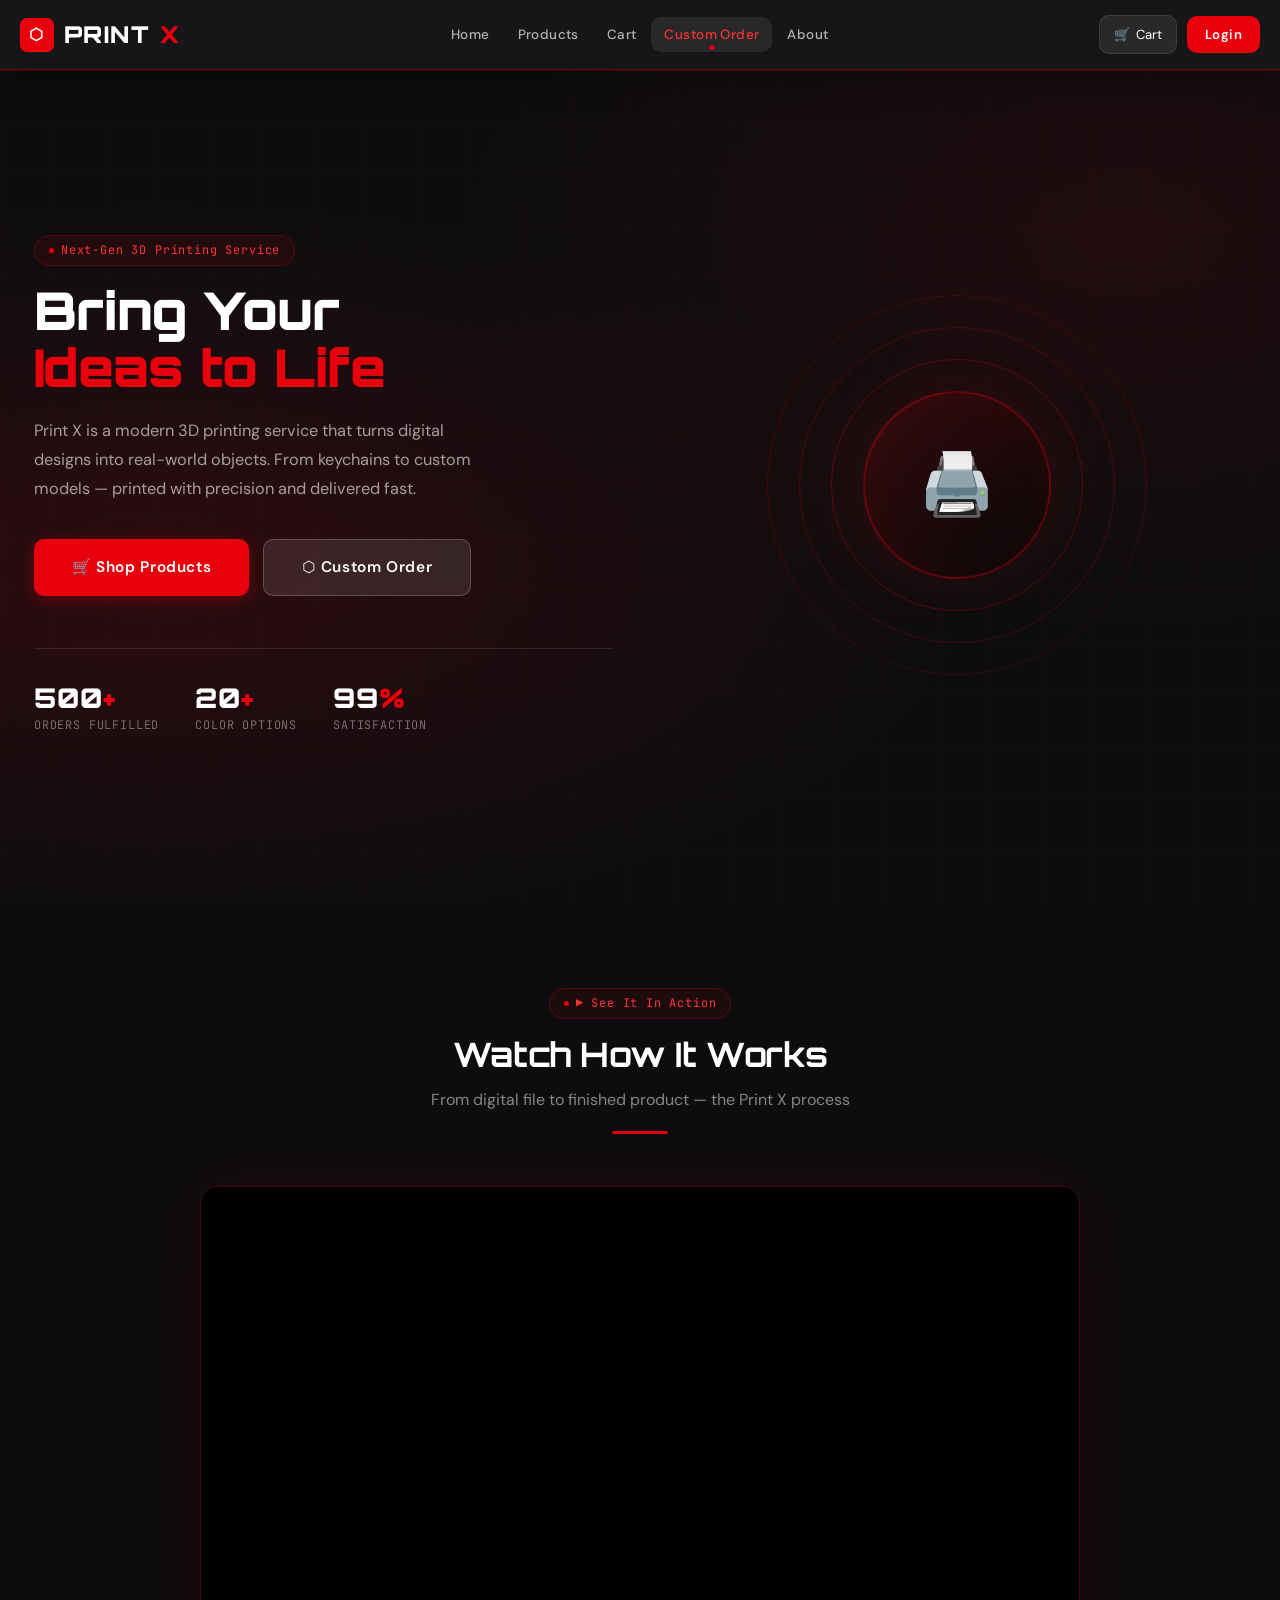
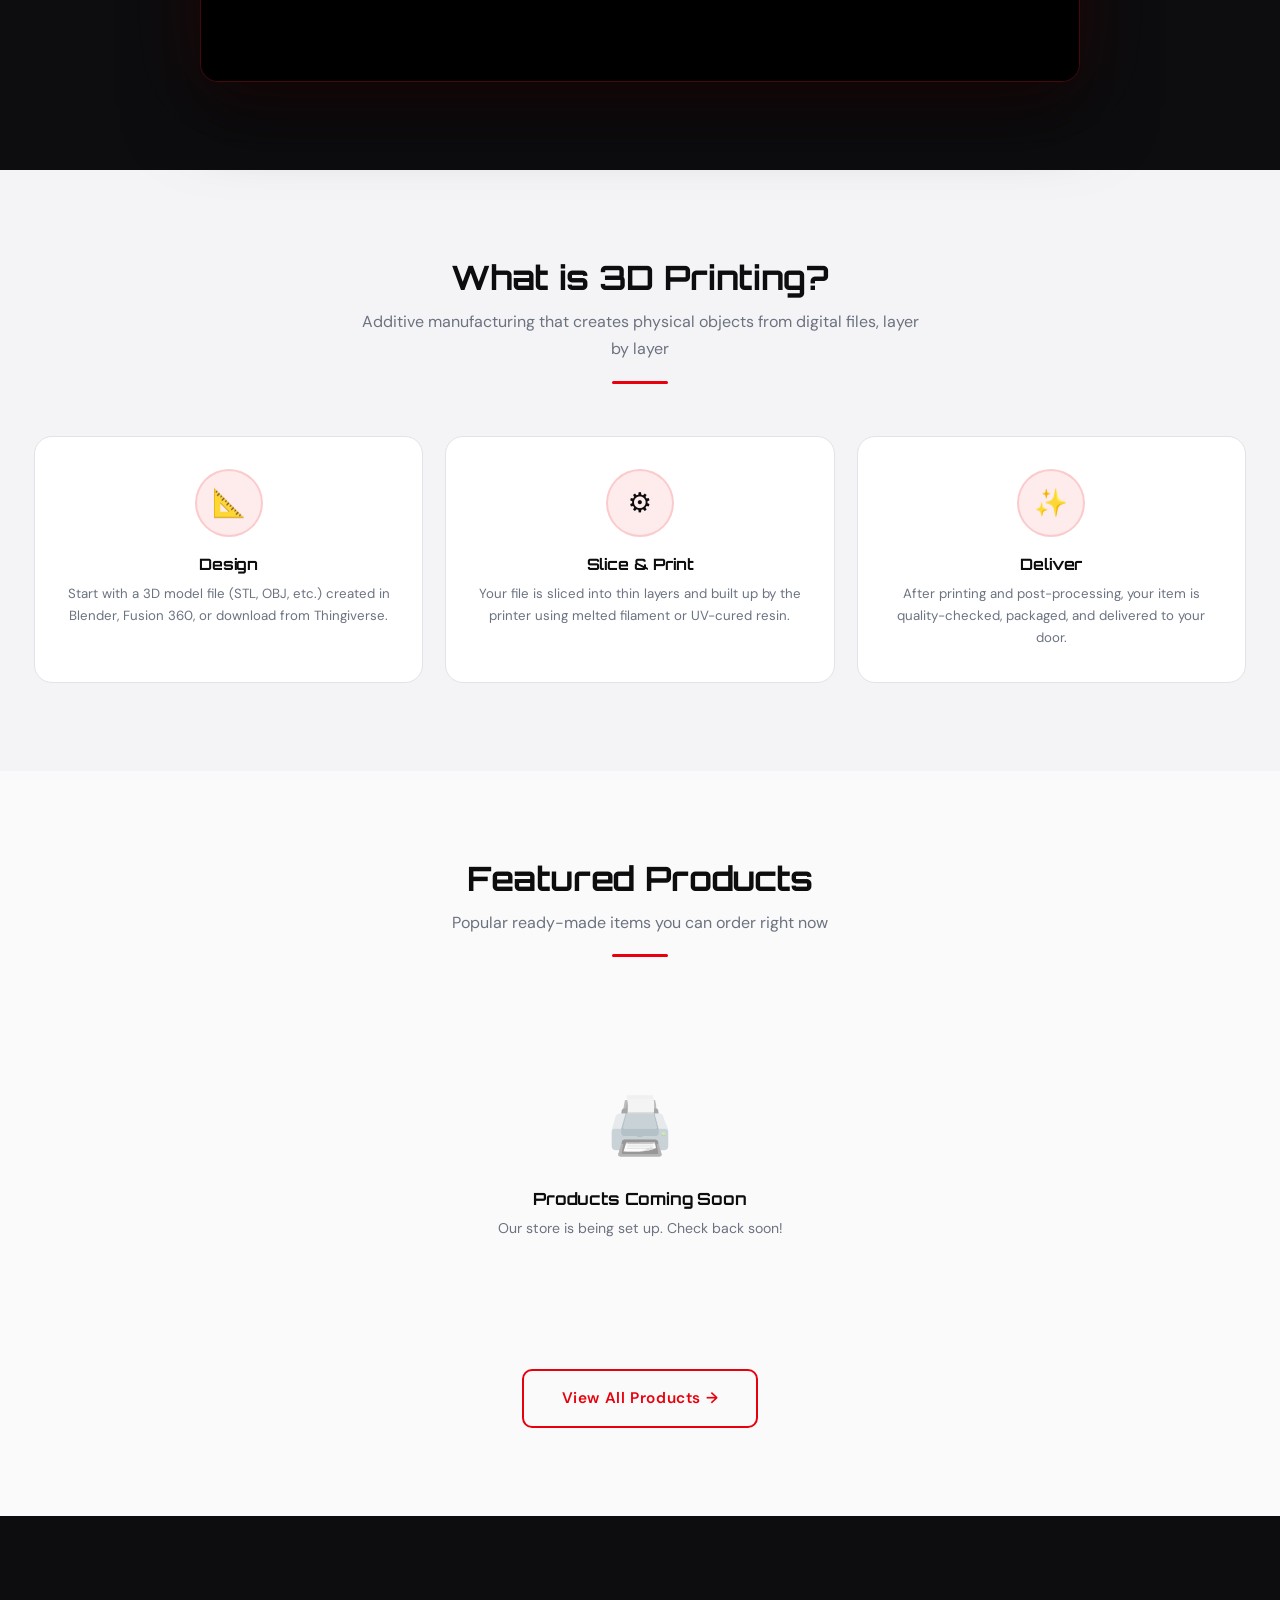
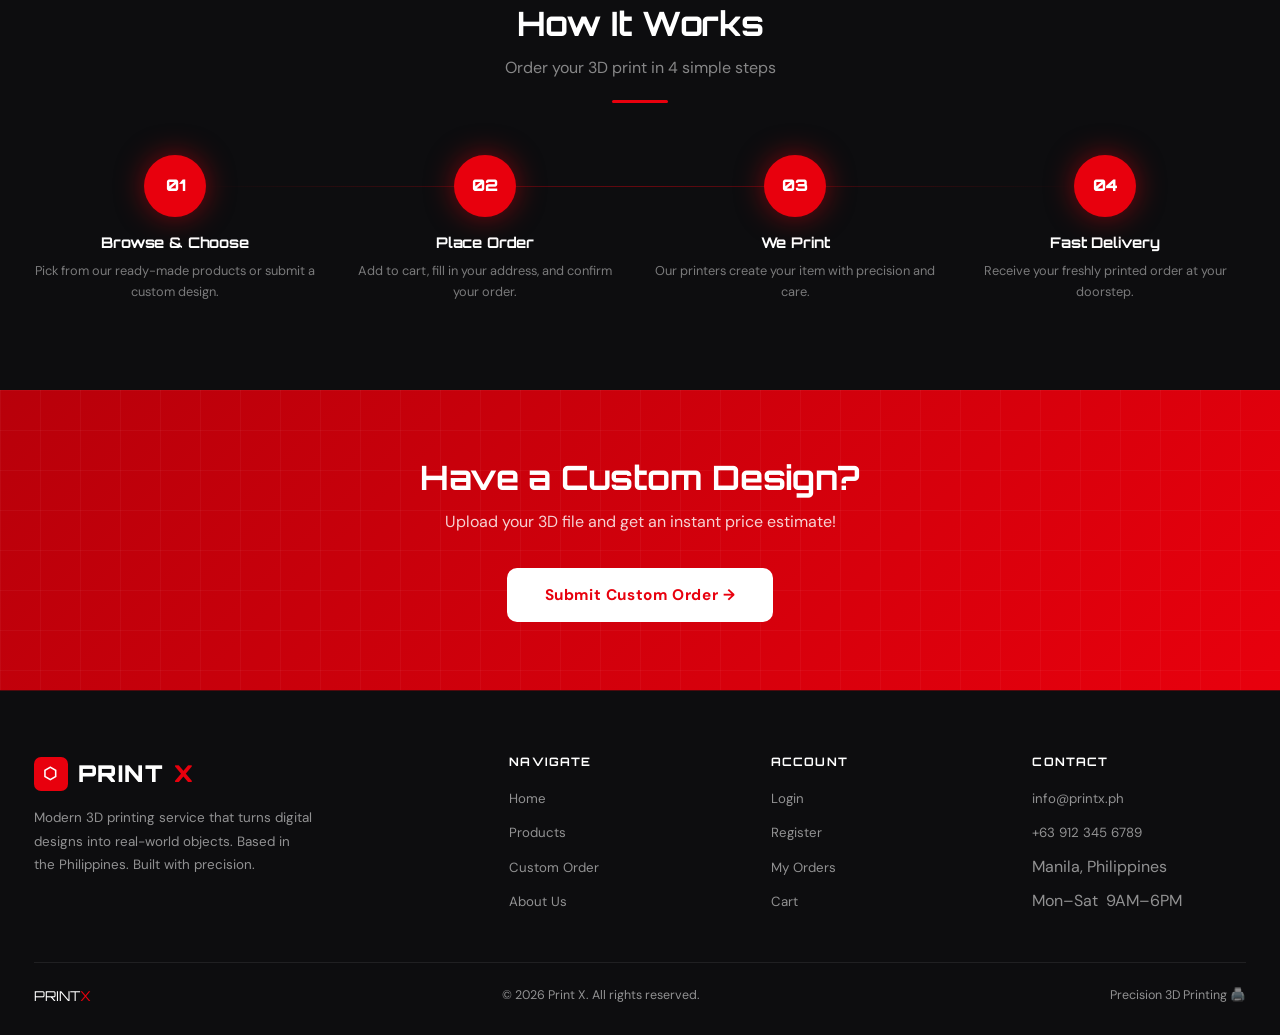
==== commit 5c5c45b1: "Add files via upload" ====
--- a/docs/customer/index.html
+++ b/docs/customer/index.html
@@ -2,12 +2,13 @@
 <html lang="en">
 <head>
   <meta charset="UTF-8" />
-<meta name="viewport" content="width=device-width, initial-scale=1.0" />
+  <meta name="viewport" content="width=device-width, initial-scale=1.0" />
+  <meta name="description" content="Print X – Modern 3D printing service in the Philippines. Custom models, keychains, prototypes and more." />
   <link rel="icon" href="../favicon.ico" type="image/x-icon">
   <title>Print X – Bring Your Ideas to Life</title>
   <link rel="stylesheet" href="../assets/css/style.css" />
   <style>
-    /* ── Hero ─────────────────────────────────── */
+    /* ── Hero ──────────────────────────────────────── */
     .hero {
       background: var(--dark);
       min-height: calc(100vh - var(--nav-height));
@@ -22,110 +23,75 @@
       position: absolute;
       inset: 0;
       background:
-        radial-gradient(circle at 15% 50%, rgba(255,0,0,0.12) 0%, transparent 50%),
-        radial-gradient(circle at 85% 20%, rgba(255,0,0,0.08) 0%, transparent 40%);
+        radial-gradient(ellipse at 12% 60%, rgba(232,0,13,0.14) 0%, transparent 52%),
+        radial-gradient(ellipse at 88% 20%, rgba(232,0,13,0.09) 0%, transparent 42%);
     }
 
     .hero-grid-overlay {
       position: absolute;
       inset: 0;
       background-image:
-        linear-gradient(rgba(255,0,0,0.04) 1px, transparent 1px),
-        linear-gradient(90deg, rgba(255,0,0,0.04) 1px, transparent 1px);
-      background-size: 48px 48px;
+        linear-gradient(rgba(232,0,13,0.035) 1px, transparent 1px),
+        linear-gradient(90deg, rgba(232,0,13,0.035) 1px, transparent 1px);
+      background-size: 52px 52px;
     }
 
     .hero-container {
-      max-width: 1280px;
+      max-width: 1260px;
       margin: 0 auto;
-      padding: 0 24px;
+      padding: 64px 24px;
       width: 100%;
       display: grid;
       grid-template-columns: 1fr 1fr;
-      gap: 64px;
+      gap: 56px;
       align-items: center;
       position: relative;
       z-index: 1;
     }
 
-    .hero-content {
-      animation: fadeInLeft 0.8s ease;
-    }
+    .hero-content { animation: fadeInLeft 0.7s ease both; }
 
     @keyframes fadeInLeft {
-      from { opacity: 0; transform: translateX(-40px); }
+      from { opacity: 0; transform: translateX(-32px); }
       to   { opacity: 1; transform: translateX(0); }
-    }
-
-    .hero-eyebrow {
-      display: inline-flex;
-      align-items: center;
-      gap: 8px;
-      background: rgba(255,0,0,0.1);
-      border: 1px solid rgba(255,0,0,0.3);
-      color: var(--red-light);
-      padding: 6px 16px;
-      border-radius: 20px;
-      font-size: 0.78rem;
-      font-family: 'JetBrains Mono', monospace;
-      letter-spacing: 0.08em;
-      margin-bottom: 24px;
-    }
-
-    .hero-eyebrow::before {
-      content: '';
-      width: 6px;
-      height: 6px;
-      background: var(--red);
-      border-radius: 50%;
-      animation: pulse 1.5s ease infinite;
-    }
-
-    @keyframes pulse {
-      0%, 100% { opacity: 1; transform: scale(1); }
-      50%       { opacity: 0.5; transform: scale(0.8); }
     }
 
     .hero h1 {
       color: var(--white);
-      margin-bottom: 24px;
-      font-size: clamp(2rem, 4vw, 3.2rem);
-    }
-
-    .hero h1 .highlight {
-      color: var(--red);
-      position: relative;
-    }
+      margin-bottom: 20px;
+      line-height: 1.1;
+    }
+
+    .hero h1 .highlight { color: var(--red); }
 
     .hero-desc {
-      color: rgba(255,255,255,0.65);
-      font-size: 1.05rem;
-      line-height: 1.75;
-      margin-bottom: 40px;
-      max-width: 480px;
+      color: rgba(255,255,255,0.6);
+      font-size: 1.02rem;
+      line-height: 1.78;
+      margin-bottom: 36px;
+      max-width: 460px;
     }
 
     .hero-actions {
       display: flex;
-      gap: 16px;
+      gap: 14px;
       flex-wrap: wrap;
     }
 
     .hero-stats {
       display: flex;
-      gap: 40px;
-      margin-top: 56px;
-      padding-top: 40px;
+      gap: 36px;
+      margin-top: 52px;
+      padding-top: 36px;
       border-top: 1px solid rgba(255,255,255,0.1);
-    }
-
-    .stat-item {
-      text-align: left;
-    }
+      flex-wrap: wrap;
+    }
+
+    .stat-item { text-align: left; }
 
     .stat-number {
-      font-family: 'Orbitron', monospace;
-      font-size: 1.8rem;
+      font-family: var(--font-display);
+      font-size: 1.7rem;
       font-weight: 900;
       color: var(--white);
       line-height: 1;
@@ -135,274 +101,136 @@
     .stat-number span { color: var(--red); }
 
     .stat-label {
-      font-size: 0.78rem;
-      color: rgba(255,255,255,0.45);
+      font-size: 0.74rem;
+      color: rgba(255,255,255,0.4);
       text-transform: uppercase;
-      letter-spacing: 0.06em;
-    }
-
-    /* ── Hero Visual ──────────────────────────── */
+      letter-spacing: 0.07em;
+      font-family: var(--font-mono);
+    }
+
+    /* ── Hero Visual ─────────────────────────────── */
     .hero-visual {
       display: flex;
       align-items: center;
       justify-content: center;
-      animation: fadeInRight 0.8s ease 0.2s both;
+      animation: fadeInRight 0.7s ease 0.15s both;
     }
 
     @keyframes fadeInRight {
-      from { opacity: 0; transform: translateX(40px); }
+      from { opacity: 0; transform: translateX(32px); }
       to   { opacity: 1; transform: translateX(0); }
     }
 
     .hero-3d-display {
-      width: 420px;
-      height: 420px;
-      position: relative;
+      width: 380px;
+      height: 380px;
+      position: relative;
+      max-width: 100%;
     }
 
     .hero-3d-ring {
       position: absolute;
       border-radius: 50%;
-      border: 1px solid rgba(255,0,0,0.2);
-      animation: rotate 20s linear infinite;
-    }
-
-    .ring-1 {
-      inset: 0;
-      border-color: rgba(255,0,0,0.15);
-      animation-duration: 20s;
-    }
-
-    .ring-2 {
-      inset: 30px;
-      border-color: rgba(255,0,0,0.2);
-      animation-direction: reverse;
-      animation-duration: 15s;
-    }
-
-    .ring-3 {
-      inset: 60px;
-      border-color: rgba(255,0,0,0.25);
-      animation-duration: 10s;
-    }
-
-    @keyframes rotate {
-      to { transform: rotate(360deg); }
-    }
+      border: 1px solid rgba(232,0,13,0.18);
+    }
+
+    .ring-1 { inset: 0;    animation: rotateCW 22s linear infinite; }
+    .ring-2 { inset: 32px; animation: rotateCCW 16s linear infinite; border-color: rgba(232,0,13,0.24); }
+    .ring-3 { inset: 64px; animation: rotateCW 11s linear infinite;  border-color: rgba(232,0,13,0.3); }
+
+    @keyframes rotateCW  { to { transform: rotate(360deg); } }
+    @keyframes rotateCCW { to { transform: rotate(-360deg); } }
 
     .hero-3d-center {
       position: absolute;
-      inset: 90px;
-      background: linear-gradient(135deg, rgba(255,0,0,0.15), rgba(0,0,0,0.4));
+      inset: 96px;
+      background: linear-gradient(135deg, rgba(232,0,13,0.14), rgba(0,0,0,0.45));
       border-radius: 50%;
       display: flex;
       align-items: center;
       justify-content: center;
-      border: 2px solid rgba(255,0,0,0.3);
-      box-shadow:
-        0 0 60px rgba(255,0,0,0.1),
-        inset 0 0 40px rgba(255,0,0,0.05);
+      border: 2px solid rgba(232,0,13,0.35);
+      box-shadow: 0 0 72px rgba(232,0,13,0.12), inset 0 0 40px rgba(232,0,13,0.06);
     }
 
     .hero-icon {
-      font-size: 4rem;
-      animation: float 3s ease-in-out infinite;
+      font-size: 3.8rem;
+      animation: float 3.2s ease-in-out infinite;
     }
 
     @keyframes float {
       0%, 100% { transform: translateY(0); }
-      50%       { transform: translateY(-12px); }
-    }
-
-    .hero-orbit-dot {
-      position: absolute;
-      width: 10px;
-      height: 10px;
-      background: var(--red);
-      border-radius: 50%;
-      box-shadow: 0 0 16px rgba(255,0,0,0.6);
-    }
-
-    /* ── Video Section ─────────────────────────── */
-    .video-section {
-      background: var(--dark);
-      padding: 80px 0;
-      text-align: center;
-    }
+      50%       { transform: translateY(-14px); }
+    }
+
+    /* ── Video Section ───────────────────────────── */
+    .video-section { background: var(--dark); padding: 88px 0; text-align: center; }
 
     .video-wrapper {
       position: relative;
-      max-width: 900px;
-      margin: 48px auto 0;
-      border-radius: 16px;
+      max-width: 880px;
+      margin: 44px auto 0;
+      border-radius: var(--radius-lg);
       overflow: hidden;
-      border: 2px solid rgba(255, 0, 0, 0.25);
-      box-shadow:
-        0 0 60px rgba(255, 0, 0, 0.12),
-        0 32px 64px rgba(0, 0, 0, 0.5);
-    }
-
-    .video-wrapper video,
-    .video-wrapper iframe {
+      border: 1px solid rgba(232,0,13,0.25);
+      box-shadow: 0 0 72px rgba(232,0,13,0.1), 0 32px 72px rgba(0,0,0,0.55);
+    }
+
+    .video-wrapper video {
       width: 100%;
       aspect-ratio: 16 / 9;
       display: block;
       background: #000;
-    }
-
-    .video-placeholder {
-      width: 100%;
-      aspect-ratio: 16 / 9;
-      background: linear-gradient(135deg, #1a1a1a 0%, #0d0d0d 100%);
-      display: flex;
-      flex-direction: column;
-      align-items: center;
-      justify-content: center;
-      gap: 16px;
-      cursor: pointer;
-    }
-
-    .video-placeholder .play-btn {
-      width: 80px;
-      height: 80px;
-      background: var(--red);
-      border-radius: 50%;
-      display: flex;
-      align-items: center;
-      justify-content: center;
-      font-size: 2rem;
-      box-shadow: 0 0 32px rgba(255, 0, 0, 0.5);
-      transition: transform 0.2s, box-shadow 0.2s;
-    }
-
-    .video-placeholder:hover .play-btn {
-      transform: scale(1.1);
-      box-shadow: 0 0 48px rgba(255, 0, 0, 0.7);
-    }
-
-    .video-placeholder p {
-      color: rgba(255, 255, 255, 0.5);
-      font-size: 0.85rem;
-      font-family: 'JetBrains Mono', monospace;
-      letter-spacing: 0.08em;
-    }
-
-    .video-badge {
-      display: inline-flex;
-      align-items: center;
-      gap: 8px;
-      background: rgba(255, 0, 0, 0.1);
-      border: 1px solid rgba(255, 0, 0, 0.3);
-      color: var(--red-light);
-      padding: 6px 16px;
-      border-radius: 20px;
-      font-size: 0.78rem;
-      font-family: 'JetBrains Mono', monospace;
-      letter-spacing: 0.08em;
-      margin-bottom: 16px;
-    }
-
-    @media (max-width: 768px) {
-      .video-wrapper { border-radius: 10px; }
-    }
-
-    /* ── What is 3D Printing ───────────────────── */
-    .info-section {
-      background: var(--gray-light);
-      padding: 80px 0;
-    }
+      object-fit: contain;
+    }
+
+    /* ── Info Section ────────────────────────────── */
+    .info-section { background: var(--gray-light); padding: 88px 0; }
 
     .info-cards {
       display: grid;
       grid-template-columns: repeat(3, 1fr);
-      gap: 24px;
-      margin-top: 48px;
+      gap: 22px;
     }
 
     .info-card {
       background: var(--white);
       border-radius: var(--radius-lg);
-      padding: 32px 28px;
+      padding: 32px 26px;
       text-align: center;
       border: 1px solid var(--gray-mid);
       transition: all var(--transition);
     }
 
     .info-card:hover {
-      transform: translateY(-4px);
+      transform: translateY(-5px);
       box-shadow: var(--shadow-hover);
-      border-color: rgba(255,0,0,0.2);
+      border-color: rgba(232,0,13,0.2);
     }
 
     .info-icon {
-      width: 72px;
-      height: 72px;
-      background: var(--red-glow);
+      width: 68px;
+      height: 68px;
+      background: var(--red-subtle);
       border-radius: 50%;
       display: flex;
       align-items: center;
       justify-content: center;
-      font-size: 1.8rem;
-      margin: 0 auto 20px;
-      border: 2px solid rgba(255,0,0,0.15);
-    }
-
-    .info-card h3 {
-      font-size: 1rem;
-      margin-bottom: 10px;
-      color: var(--dark);
-    }
-
-    .info-card p {
-      font-size: 0.85rem;
-      color: var(--gray-text);
-      line-height: 1.65;
-    }
-
-    /* ── Featured Products ─────────────────────── */
-    .featured-section {
-      padding: 80px 0;
-    }
-
-    /* ── CTA Strip ─────────────────────────────── */
-    .cta-strip {
-      background: var(--red);
-      padding: 60px 0;
-      text-align: center;
-    }
-
-    .cta-strip h2 {
-      color: white;
-      margin-bottom: 12px;
-    }
-
-    .cta-strip p {
-      color: rgba(255,255,255,0.85);
-      margin-bottom: 32px;
-      font-size: 1rem;
-    }
-
-    .btn-white {
-      background: white;
-      color: var(--red);
-    }
-
-    .btn-white:hover {
-      background: var(--gray-light);
-      transform: translateY(-2px);
-      box-shadow: 0 8px 24px rgba(0,0,0,0.15);
-    }
-
-    /* ── Process Steps ─────────────────────────── */
-    .process-section {
-      background: var(--dark);
-      padding: 80px 0;
-    }
+      font-size: 1.7rem;
+      margin: 0 auto 18px;
+      border: 2px solid rgba(232,0,13,0.14);
+    }
+
+    .info-card h3 { font-size: 0.98rem; margin-bottom: 10px; color: var(--dark); }
+    .info-card p  { font-size: 0.83rem; color: var(--gray-text); line-height: 1.68; }
+
+    /* ── Process Section ─────────────────────────── */
+    .process-section { background: var(--dark); padding: 88px 0; }
 
     .process-steps {
       display: grid;
       grid-template-columns: repeat(4, 1fr);
-      gap: 32px;
+      gap: 28px;
       margin-top: 48px;
       position: relative;
     }
@@ -410,62 +238,84 @@
     .process-steps::before {
       content: '';
       position: absolute;
-      top: 32px;
+      top: 31px;
       left: calc(12.5% + 16px);
       right: calc(12.5% + 16px);
       height: 1px;
-      background: rgba(255,0,0,0.3);
-    }
-
-    .step {
-      text-align: center;
-      position: relative;
-    }
+      background: linear-gradient(90deg, transparent, rgba(232,0,13,0.4), transparent);
+    }
+
+    .step { text-align: center; position: relative; }
 
     .step-num {
-      width: 64px;
-      height: 64px;
+      width: 62px;
+      height: 62px;
       background: var(--red);
       border-radius: 50%;
       display: flex;
       align-items: center;
       justify-content: center;
-      font-family: 'Orbitron', monospace;
+      font-family: var(--font-display);
       font-weight: 900;
-      font-size: 1.1rem;
+      font-size: 1rem;
       color: white;
-      margin: 0 auto 20px;
+      margin: 0 auto 18px;
       position: relative;
       z-index: 1;
-      box-shadow: 0 0 24px rgba(255,0,0,0.4);
-    }
-
-    .step h3 {
-      color: white;
-      font-size: 0.95rem;
-      margin-bottom: 8px;
-    }
-
-    .step p {
-      color: rgba(255,255,255,0.5);
-      font-size: 0.82rem;
-      line-height: 1.6;
-    }
-
-    @media (max-width: 768px) {
-      .hero-container { grid-template-columns: 1fr; gap: 40px; text-align: center; }
-      .hero-desc { margin: 0 auto 40px; }
+      box-shadow: 0 0 28px rgba(232,0,13,0.5);
+    }
+
+    .step h3 { color: white; font-size: 0.92rem; margin-bottom: 8px; }
+    .step p  { color: rgba(255,255,255,0.45); font-size: 0.8rem; line-height: 1.65; }
+
+    /* ── CTA Strip ───────────────────────────────── */
+    .cta-strip {
+      background: linear-gradient(135deg, var(--red-dark) 0%, var(--red) 100%);
+      padding: 68px 0;
+      text-align: center;
+      position: relative;
+      overflow: hidden;
+    }
+
+    .cta-strip::before {
+      content: '';
+      position: absolute;
+      inset: 0;
+      background-image:
+        linear-gradient(rgba(255,255,255,0.04) 1px, transparent 1px),
+        linear-gradient(90deg, rgba(255,255,255,0.04) 1px, transparent 1px);
+      background-size: 40px 40px;
+    }
+
+    .cta-strip .container { position: relative; z-index: 1; }
+    .cta-strip h2 { color: white; margin-bottom: 12px; }
+    .cta-strip p  { color: rgba(255,255,255,0.82); margin-bottom: 32px; font-size: 1rem; }
+
+    /* ── Responsive ──────────────────────────────── */
+    @media (max-width: 900px) {
+      .hero-container { grid-template-columns: 1fr; gap: 40px; text-align: center; padding: 48px 24px; }
+      .hero-desc { margin: 0 auto 36px; }
       .hero-actions { justify-content: center; }
       .hero-stats { justify-content: center; }
       .hero-visual { display: none; }
-      .info-cards { grid-template-columns: 1fr; }
+      .info-cards { grid-template-columns: repeat(2, 1fr); }
       .process-steps { grid-template-columns: repeat(2, 1fr); }
       .process-steps::before { display: none; }
+    }
+
+    @media (max-width: 600px) {
+      .hero-container { padding: 40px 16px; min-height: auto; }
+      .info-cards { grid-template-columns: 1fr; }
+      .hero-stats { gap: 20px; justify-content: flex-start; }
+    }
+
+    @media (max-width: 480px) {
+      .hero-actions .btn-lg { padding: 13px 22px; font-size: 0.88rem; }
+      .process-steps { grid-template-columns: 1fr; }
     }
   </style>
 </head>
 <body>
-  <!-- NAVBAR -->
   <header class="navbar" id="navbar"></header>
 
   <!-- HERO -->
@@ -473,23 +323,19 @@
     <div class="hero-grid-overlay"></div>
     <div class="hero-container">
       <div class="hero-content">
-        <div class="hero-eyebrow">Next-Gen 3D Printing Service</div>
+        <div class="chip">Next-Gen 3D Printing Service</div>
         <h1>
           Bring Your<br>
           <span class="highlight">Ideas to Life</span>
         </h1>
         <p class="hero-desc">
-          Print X is a modern 3D printing service that turns digital designs into 
-          real-world objects. From keychains to custom models — we print it all 
-          with precision and speed.
+          Print X is a modern 3D printing service that turns digital designs into
+          real-world objects. From keychains to custom models — printed with
+          precision and delivered fast.
         </p>
         <div class="hero-actions">
-          <a href="product.html" class="btn btn-primary btn-lg">
-            🛒 Shop Product
-          </a>
-          <a href="custom.html" class="btn btn-outline btn-lg">
-            ⬡ Custom Order
-          </a>
+          <a href="product.html" class="btn btn-primary btn-lg">🛒 Shop Products</a>
+          <a href="custom.html" class="btn btn-ghost btn-lg">⬡ Custom Order</a>
         </div>
         <div class="hero-stats">
           <div class="stat-item">
@@ -502,7 +348,7 @@
           </div>
           <div class="stat-item">
             <div class="stat-number">99<span>%</span></div>
-            <div class="stat-label">Satisfaction Rate</div>
+            <div class="stat-label">Satisfaction</div>
           </div>
         </div>
       </div>
@@ -523,37 +369,16 @@
   <section class="video-section">
     <div class="container">
       <div class="section-title">
-        <div class="video-badge">▶ See It In Action</div>
-        <h2 style="color:white;">Watch How It Works</h2>
-        <p style="color:rgba(255,255,255,0.5);">See our 3D printing process from digital file to finished product</p>
+        <div class="chip">▶ See It In Action</div>
+        <h2 style="color:white">Watch How It Works</h2>
+        <p style="color:rgba(255,255,255,0.5)">From digital file to finished product — the Print X process</p>
         <div class="line"></div>
       </div>
-      <div class="video-wrapper" id="videoWrapper">
-        
-         
-            <video autoplay muted loop playsinline poster="path/to/thumbnail.jpg" width="600">
-  <source src="vid/3d.mp4" type="video/mp4">
-</video>
- 
-            <!--  
-          Option B — YouTube embed:
-            <iframe width="600" height="350"
-  src="https://www.youtube.com/embed/9cLFAI1_fmU"
-  title="Print X – 3D Printing Showcase"
-  frameborder="0"
-  allow="accelerometer; autoplay; clipboard-write; encrypted-media; gyroscope; picture-in-picture"
-  allowfullscreen>
-</iframe>
- -->
-
-<!-- 
-          Option C — Facebook Video embed:
-            <iframe src="https://www.facebook.com/plugins/video.php?href=YOUR_VIDEO_URL"
-              frameborder="0" allowfullscreen></iframe>
-
-          Replace the placeholder below once your video is ready.
-        -->
-        
+      <div class="video-wrapper">
+        <video autoplay muted loop playsinline>
+          <source src="vid/3d.mp4" type="video/mp4">
+          Your browser does not support HTML5 video.
+        </video>
       </div>
     </div>
   </section>
@@ -570,24 +395,24 @@
         <div class="info-card">
           <div class="info-icon">📐</div>
           <h3>Design</h3>
-          <p>Start with a digital 3D model file (STL, OBJ, etc.) created in software like Blender, Fusion 360, or download from Thingiverse.</p>
+          <p>Start with a 3D model file (STL, OBJ, etc.) created in Blender, Fusion 360, or download from Thingiverse.</p>
         </div>
         <div class="info-card">
           <div class="info-icon">⚙️</div>
           <h3>Slice & Print</h3>
-          <p>Your file is sliced into thin layers and the printer builds it up layer by layer using melted filament or UV-cured resin.</p>
+          <p>Your file is sliced into thin layers and built up by the printer using melted filament or UV-cured resin.</p>
         </div>
         <div class="info-card">
           <div class="info-icon">✨</div>
           <h3>Deliver</h3>
-          <p>After printing and post-processing, your finished object is quality-checked, packaged, and delivered to your doorstep.</p>
+          <p>After printing and post-processing, your item is quality-checked, packaged, and delivered to your door.</p>
         </div>
       </div>
     </div>
   </section>
 
   <!-- FEATURED PRODUCTS -->
-  <section class="featured-section">
+  <section class="section" style="background:var(--off-white)">
     <div class="container">
       <div class="section-title">
         <h2>Featured Products</h2>
@@ -597,28 +422,28 @@
       <div class="products-grid" id="featured-products">
         <div class="loading-wrap">
           <div class="spinner"></div>
-          <span>Loading products...</span>
+          <span>Loading products…</span>
         </div>
       </div>
       <div class="text-center mt-32">
-        <a href="product.html" class="btn btn-outline btn-lg">View All Product →</a>
+        <a href="product.html" class="btn btn-outline btn-lg">View All Products →</a>
       </div>
     </div>
   </section>
 
-  <!-- PROCESS -->
+  <!-- HOW IT WORKS -->
   <section class="process-section">
     <div class="container">
       <div class="section-title">
-        <h2 style="color:white;">How It Works</h2>
-        <p style="color:rgba(255,255,255,0.5);">Order your 3D print in 4 simple steps</p>
+        <h2 style="color:white">How It Works</h2>
+        <p style="color:rgba(255,255,255,0.5)">Order your 3D print in 4 simple steps</p>
         <div class="line"></div>
       </div>
       <div class="process-steps">
         <div class="step">
           <div class="step-num">01</div>
           <h3>Browse & Choose</h3>
-          <p>Pick from our ready-made products or submit a custom order.</p>
+          <p>Pick from our ready-made products or submit a custom design.</p>
         </div>
         <div class="step">
           <div class="step-num">02</div>
@@ -628,7 +453,7 @@
         <div class="step">
           <div class="step-num">03</div>
           <h3>We Print</h3>
-          <p>Our printers get to work creating your item with precision.</p>
+          <p>Our printers create your item with precision and care.</p>
         </div>
         <div class="step">
           <div class="step-num">04</div>
@@ -643,73 +468,55 @@
   <section class="cta-strip">
     <div class="container">
       <h2>Have a Custom Design?</h2>
-      <p>Upload your 3D file and we'll give you an instant price estimate!</p>
+      <p>Upload your 3D file and get an instant price estimate!</p>
       <a href="custom.html" class="btn btn-white btn-lg">Submit Custom Order →</a>
     </div>
   </section>
 
-  <!-- FOOTER -->
   <footer class="footer" id="footer"></footer>
-
-  <!-- TOAST -->
   <div class="toast-container"></div>
 
   <script src="../assets/js/script.js"></script>
   <script>
-    renderNavbar('home');
-
     async function loadFeaturedProducts() {
       const grid = document.getElementById('featured-products');
-      const res = await apiFetch('/products/');
-      if (!res.ok) {
-        grid.innerHTML = '<p class="text-center text-gray">Failed to load products.</p>';
-        return;
-      }
-      const products = res.data.products.slice(0, 3);
-      if (products.length === 0) {
-        grid.innerHTML = '<p class="text-center text-gray">No products found.</p>';
-        return;
-      }
-      grid.innerHTML = products.map(p => renderProductCard(p)).join('');
-    }
-
-    function renderProductCard(p) {
-      const img = p.image
-        ? `<img src="${p.image}" alt="${p.name}" class="product-card-image" onerror="this.style.display='none';this.nextElementSibling.style.display='flex'">`
-        : '';
-      return `
-        <div class="product-card">
-          ${img}
-          <div class="product-card-image-placeholder" style="${p.image ? 'display:none' : ''}">🖨️</div>
-          <div class="product-card-body">
-            <div class="product-card-name">${p.name}</div>
-            <div class="product-card-desc">${p.description}</div>
-            <div class="product-card-footer">
-              <span class="product-price">${formatPrice(p.price)}</span>
-              <button class="btn btn-primary btn-sm" onclick="addToCart(${p.id}, '${p.name.replace(/'/g, "\\'")}')">
-                Add to Cart
-              </button>
-            </div>
-          </div>
-        </div>
-      `;
-    }
-
-    async function addToCart(productId, name) {
-      if (!requireAuth()) return;
-      const res = await apiFetch('/cart/add/', {
-        method: 'POST',
-        body: JSON.stringify({ product_id: productId, quantity: 1 }),
-      });
-      if (res.ok) {
-        Toast.success(`${name} added to cart!`);
-        updateCartCount();
-      } else {
-        Toast.error(res.data.error || 'Failed to add to cart.');
+      try {
+        const res = await apiFetch('/products/');
+        if (!res.ok) {
+          grid.innerHTML = '<div class="empty-state"><div class="icon">🖨️</div><h3>Products Coming Soon</h3><p>Our store is being set up. Check back soon!</p></div>';
+          return;
+        }
+        const products = (res.data.products || []).slice(0, 3);
+        if (products.length === 0) {
+          grid.innerHTML = '<div class="empty-state"><div class="icon">📦</div><h3>No Products Yet</h3><p>Check back soon for our latest prints!</p></div>';
+          return;
+        }
+        grid.innerHTML = products.map(p => {
+          const img = p.image
+            ? `<img src="${p.image}" alt="${p.name}" class="product-card-image" loading="lazy" onerror="this.style.display='none';this.nextElementSibling.style.display='flex'">`
+            : '';
+          return `
+            <div class="product-card">
+              ${img}
+              <div class="product-card-image-placeholder" style="${p.image ? 'display:none' : ''}">🖨️</div>
+              <div class="product-card-body">
+                <div class="product-card-name">${p.name}</div>
+                <div class="product-card-desc">${p.description || ''}</div>
+                <div class="product-card-footer">
+                  <span class="product-price">${formatPrice(p.price)}</span>
+                  <button class="btn btn-primary btn-sm" onclick="addToCart(${p.id}, '${(p.name || '').replace(/'/g, "\\'")}')">
+                    Add to Cart
+                  </button>
+                </div>
+              </div>
+            </div>`;
+        }).join('');
+      } catch (e) {
+        grid.innerHTML = '<div class="empty-state"><div class="icon">🖨️</div><h3>Products Coming Soon</h3><p>Our store is being set up!</p></div>';
       }
     }
 
     loadFeaturedProducts();
   </script>
 </body>
-</html>
+</html>
--- a/docs/assets/css/style.css
+++ b/docs/assets/css/style.css
@@ -1,28 +1,41 @@
 /* ═══════════════════════════════════════════════════════
-   PRINT X — Global Stylesheet
-   Theme: Futuristic 3D Printing Business
+   PRINT X — Global Stylesheet v2.0
+   Theme: Precision Futuristic 3D Printing
+   Responsive: Mobile-first, all breakpoints
    ═══════════════════════════════════════════════════════ */
 
-@import url('https://fonts.googleapis.com/css2?family=Orbitron:wght@400;500;700;900&family=Inter:wght@300;400;500;600&family=JetBrains+Mono:wght@400;500&display=swap');
+@import url('https://fonts.googleapis.com/css2?family=Orbitron:wght@400;500;700;900&family=DM+Sans:ital,opsz,wght@0,9..40,300;0,9..40,400;0,9..40,500;0,9..40,600;1,9..40,400&family=JetBrains+Mono:wght@400;500;600&display=swap');
 
 /* ── CSS Variables ─────────────────────────────────────── */
 :root {
-  --red: #ff0000;
-  --red-dark: #cc0000;
+  --red: #e8000d;
+  --red-dark: #b8000a;
   --red-light: #ff3333;
-  --red-glow: rgba(255, 0, 0, 0.15);
+  --red-glow: rgba(232, 0, 13, 0.15);
+  --red-subtle: rgba(232, 0, 13, 0.08);
   --white: #ffffff;
-  --gray-light: #f5f5f5;
-  --gray-mid: #e8e8e8;
-  --gray-text: #888;
-  --dark: #111111;
-  --dark-2: #1a1a1a;
-  --shadow: 0 4px 24px rgba(0,0,0,0.08);
-  --shadow-hover: 0 8px 40px rgba(255,0,0,0.15);
-  --radius: 8px;
-  --radius-lg: 16px;
-  --nav-height: 68px;
-  --transition: 0.25s cubic-bezier(0.4,0,0.2,1);
+  --off-white: #fafafa;
+  --gray-light: #f4f4f6;
+  --gray-mid: #e2e2e8;
+  --gray-text: #6b7280;
+  --gray-dark: #374151;
+  --dark: #0d0d0f;
+  --dark-2: #161618;
+  --dark-3: #1f1f22;
+  --shadow-sm: 0 2px 8px rgba(0,0,0,0.06);
+  --shadow: 0 4px 24px rgba(0,0,0,0.09);
+  --shadow-md: 0 8px 32px rgba(0,0,0,0.12);
+  --shadow-hover: 0 12px 48px rgba(232,0,13,0.18);
+  --shadow-dark: 0 8px 40px rgba(0,0,0,0.4);
+  --radius: 10px;
+  --radius-lg: 18px;
+  --radius-xl: 24px;
+  --nav-height: 70px;
+  --transition: 0.22s cubic-bezier(0.4, 0, 0.2, 1);
+  --transition-slow: 0.4s cubic-bezier(0.4, 0, 0.2, 1);
+  --font-display: 'Orbitron', monospace;
+  --font-body: 'DM Sans', system-ui, sans-serif;
+  --font-mono: 'JetBrains Mono', monospace;
 }
 
 /* ── Reset & Base ──────────────────────────────────────── */
@@ -34,24 +47,28 @@
 
 html {
   scroll-behavior: smooth;
+  -webkit-text-size-adjust: 100%;
 }
 
 body {
-  font-family: 'Inter', system-ui, sans-serif;
+  font-family: var(--font-body);
   background: var(--white);
   color: var(--dark);
   line-height: 1.6;
   min-height: 100vh;
+  overflow-x: hidden;
 }
 
 a {
   color: inherit;
   text-decoration: none;
+  transition: color var(--transition);
 }
 
 img {
   max-width: 100%;
   display: block;
+  height: auto;
 }
 
 button {
@@ -59,6 +76,7 @@
   font-family: inherit;
   border: none;
   outline: none;
+  background: none;
 }
 
 input, textarea, select {
@@ -66,105 +84,114 @@
   outline: none;
 }
 
-ul {
-  list-style: none;
-}
+ul { list-style: none; }
 
 /* ── Typography ────────────────────────────────────────── */
-.display-font {
-  font-family: 'Orbitron', monospace;
-}
-
-h1, h2, h3 {
-  font-family: 'Orbitron', monospace;
-  letter-spacing: -0.02em;
-  line-height: 1.2;
-}
-
-h1 { font-size: clamp(2rem, 5vw, 3.5rem); font-weight: 900; }
-h2 { font-size: clamp(1.5rem, 3vw, 2.2rem); font-weight: 700; }
-h3 { font-size: 1.2rem; font-weight: 700; }
+h1, h2, h3, h4 {
+  font-family: var(--font-display);
+  line-height: 1.15;
+  letter-spacing: -0.01em;
+  font-weight: 700;
+}
+
+h1 { font-size: clamp(1.75rem, 5vw, 3.25rem); font-weight: 900; }
+h2 { font-size: clamp(1.35rem, 3vw, 2.1rem); font-weight: 700; }
+h3 { font-size: clamp(1rem, 2vw, 1.2rem); font-weight: 700; }
+h4 { font-size: 0.85rem; font-weight: 700; }
+
+p { line-height: 1.7; }
 
 /* ── Navbar ────────────────────────────────────────────── */
 .navbar {
   position: sticky;
   top: 0;
   z-index: 1000;
-  background: var(--dark);
+  background: rgba(13, 13, 15, 0.96);
   height: var(--nav-height);
   display: flex;
   align-items: center;
-  border-bottom: 2px solid var(--red);
-  box-shadow: 0 4px 32px rgba(255,0,0,0.2);
+  border-bottom: 1px solid rgba(232, 0, 13, 0.35);
+  box-shadow: 0 4px 40px rgba(0,0,0,0.4), 0 1px 0 rgba(232,0,13,0.2);
+  backdrop-filter: blur(12px);
+  -webkit-backdrop-filter: blur(12px);
 }
 
 .nav-container {
-  max-width: 1400px;
+  max-width: 1360px;
   margin: 0 auto;
-  padding: 0 24px;
+  padding: 0 20px;
   width: 100%;
   display: flex;
   align-items: center;
   justify-content: space-between;
+  gap: 16px;
 }
 
 .nav-logo {
-  font-family: 'Orbitron', monospace;
+  font-family: var(--font-display);
   font-weight: 900;
-  font-size: 1.5rem;
+  font-size: clamp(1.1rem, 3vw, 1.45rem);
   color: var(--white);
   display: flex;
   align-items: center;
-  gap: 8px;
-  letter-spacing: 0.05em;
-}
-
-.nav-logo span {
-  color: var(--red);
-}
+  gap: 10px;
+  letter-spacing: 0.06em;
+  flex-shrink: 0;
+  text-decoration: none;
+}
+
+.nav-logo span { color: var(--red); }
 
 .nav-logo-icon {
-  width: 36px;
-  height: 36px;
+  width: 34px;
+  height: 34px;
   background: var(--red);
-  border-radius: 6px;
+  border-radius: 7px;
   display: flex;
   align-items: center;
   justify-content: center;
-  font-size: 1.1rem;
+  font-size: 1rem;
+  flex-shrink: 0;
 }
 
 .nav-links {
   display: flex;
   align-items: center;
-  gap: 4px;
+  gap: 2px;
+  flex: 1;
+  justify-content: center;
 }
 
 .nav-links a {
-  color: rgba(255,255,255,0.75);
-  padding: 8px 14px;
+  color: rgba(255,255,255,0.68);
+  padding: 7px 13px;
   border-radius: var(--radius);
-  font-size: 0.85rem;
+  font-size: 0.84rem;
   font-weight: 500;
   letter-spacing: 0.03em;
   transition: all var(--transition);
   position: relative;
+  white-space: nowrap;
 }
 
 .nav-links a:hover,
 .nav-links a.active {
   color: var(--white);
-  background: rgba(255,0,0,0.15);
+  background: rgba(255,255,255,0.08);
+}
+
+.nav-links a.active {
+  color: var(--red-light);
 }
 
 .nav-links a.active::after {
   content: '';
   position: absolute;
-  bottom: 0;
+  bottom: 2px;
   left: 50%;
   transform: translateX(-50%);
-  width: 4px;
-  height: 4px;
+  width: 5px;
+  height: 5px;
   background: var(--red);
   border-radius: 50%;
 }
@@ -172,46 +199,53 @@
 .nav-right {
   display: flex;
   align-items: center;
-  gap: 12px;
+  gap: 10px;
+  flex-shrink: 0;
 }
 
 .nav-cart-btn {
   position: relative;
-  background: rgba(255,255,255,0.1);
+  background: rgba(255,255,255,0.08);
   color: var(--white);
-  padding: 8px 16px;
+  padding: 8px 14px;
   border-radius: var(--radius);
-  font-size: 0.85rem;
+  font-size: 0.82rem;
   display: flex;
   align-items: center;
   gap: 6px;
   transition: all var(--transition);
+  white-space: nowrap;
+  text-decoration: none;
+  border: 1px solid rgba(255,255,255,0.1);
 }
 
 .nav-cart-btn:hover {
   background: var(--red);
+  border-color: var(--red);
 }
 
 .cart-badge {
   background: var(--red);
   color: white;
-  font-size: 0.65rem;
+  font-size: 0.62rem;
   font-weight: 700;
-  min-width: 18px;
-  height: 18px;
+  min-width: 17px;
+  height: 17px;
   border-radius: 9px;
   display: flex;
   align-items: center;
   justify-content: center;
-  padding: 0 5px;
+  padding: 0 4px;
+  font-family: var(--font-mono);
 }
 
 .nav-user-info {
-  color: rgba(255,255,255,0.7);
-  font-size: 0.8rem;
+  color: rgba(255,255,255,0.65);
+  font-size: 0.78rem;
   display: flex;
   align-items: center;
   gap: 6px;
+  white-space: nowrap;
 }
 
 .nav-user-info .username {
@@ -224,16 +258,91 @@
   color: white;
   padding: 8px 18px;
   border-radius: var(--radius);
-  font-size: 0.85rem;
+  font-size: 0.83rem;
   font-weight: 600;
   transition: all var(--transition);
   letter-spacing: 0.03em;
+  white-space: nowrap;
+  border: none;
+  cursor: pointer;
 }
 
 .btn-nav-login:hover {
   background: var(--red-dark);
   transform: translateY(-1px);
-  box-shadow: 0 4px 16px rgba(255,0,0,0.3);
+  box-shadow: 0 4px 16px rgba(232,0,13,0.35);
+}
+
+/* ── Hamburger ──────────────────────────────────────────── */
+.nav-hamburger {
+  display: none;
+  flex-direction: column;
+  gap: 5px;
+  cursor: pointer;
+  padding: 6px;
+  border-radius: 6px;
+  transition: background var(--transition);
+}
+
+.nav-hamburger:hover { background: rgba(255,255,255,0.08); }
+
+.nav-hamburger span {
+  display: block;
+  width: 22px;
+  height: 2px;
+  background: white;
+  border-radius: 2px;
+  transition: all var(--transition);
+}
+
+.nav-hamburger.open span:nth-child(1) { transform: translateY(7px) rotate(45deg); }
+.nav-hamburger.open span:nth-child(2) { opacity: 0; transform: scaleX(0); }
+.nav-hamburger.open span:nth-child(3) { transform: translateY(-7px) rotate(-45deg); }
+
+/* ── Mobile Nav Overlay ────────────────────────────────── */
+@media (max-width: 840px) {
+  .nav-links {
+    display: none;
+    position: fixed;
+    top: var(--nav-height);
+    left: 0;
+    right: 0;
+    background: rgba(13, 13, 15, 0.98);
+    flex-direction: column;
+    align-items: stretch;
+    padding: 16px 20px 24px;
+    gap: 4px;
+    border-bottom: 2px solid var(--red);
+    box-shadow: 0 8px 32px rgba(0,0,0,0.5);
+    backdrop-filter: blur(12px);
+    animation: navDropIn 0.2s ease;
+  }
+
+  @keyframes navDropIn {
+    from { opacity: 0; transform: translateY(-8px); }
+    to   { opacity: 1; transform: translateY(0); }
+  }
+
+  .nav-links.open { display: flex; }
+
+  .nav-links a {
+    padding: 12px 16px;
+    font-size: 0.95rem;
+    border-radius: var(--radius);
+  }
+
+  .nav-hamburger { display: flex; }
+
+  .nav-user-info { display: none; }
+  
+  .nav-right {
+    gap: 8px;
+  }
+}
+
+@media (max-width: 480px) {
+  .nav-container { padding: 0 16px; }
+  .nav-cart-btn span:not(.cart-badge) { display: none; }
 }
 
 /* ── Buttons ────────────────────────────────────────────── */
@@ -242,30 +351,42 @@
   align-items: center;
   justify-content: center;
   gap: 8px;
-  padding: 12px 28px;
+  padding: 12px 26px;
   border-radius: var(--radius);
-  font-size: 0.9rem;
+  font-size: 0.88rem;
   font-weight: 600;
   letter-spacing: 0.04em;
   transition: all var(--transition);
   cursor: pointer;
   border: none;
-}
+  font-family: var(--font-body);
+  white-space: nowrap;
+  position: relative;
+  overflow: hidden;
+}
+
+.btn::after {
+  content: '';
+  position: absolute;
+  inset: 0;
+  background: rgba(255,255,255,0);
+  transition: background var(--transition);
+}
+.btn:hover::after { background: rgba(255,255,255,0.06); }
 
 .btn-primary {
   background: var(--red);
   color: white;
+  box-shadow: 0 4px 16px rgba(232,0,13,0.3);
 }
 
 .btn-primary:hover {
   background: var(--red-dark);
   transform: translateY(-2px);
-  box-shadow: 0 6px 24px rgba(255,0,0,0.35);
-}
-
-.btn-primary:active {
-  transform: translateY(0);
-}
+  box-shadow: 0 8px 28px rgba(232,0,13,0.4);
+}
+
+.btn-primary:active { transform: translateY(0); box-shadow: none; }
 
 .btn-outline {
   background: transparent;
@@ -277,6 +398,7 @@
   background: var(--red);
   color: white;
   transform: translateY(-2px);
+  box-shadow: 0 6px 20px rgba(232,0,13,0.3);
 }
 
 .btn-dark {
@@ -287,75 +409,109 @@
 .btn-dark:hover {
   background: var(--dark-2);
   transform: translateY(-2px);
-  box-shadow: 0 6px 24px rgba(0,0,0,0.2);
-}
-
-.btn-sm {
-  padding: 7px 16px;
-  font-size: 0.8rem;
-}
-
-.btn-lg {
-  padding: 16px 40px;
-  font-size: 1rem;
-}
-
-.btn-full {
-  width: 100%;
-}
-
-.btn:disabled {
-  opacity: 0.6;
+  box-shadow: 0 6px 24px rgba(0,0,0,0.25);
+}
+
+.btn-white {
+  background: white;
+  color: var(--red);
+  font-weight: 700;
+}
+
+.btn-white:hover {
+  background: var(--gray-light);
+  transform: translateY(-2px);
+  box-shadow: 0 8px 24px rgba(0,0,0,0.18);
+}
+
+.btn-ghost {
+  background: rgba(255,255,255,0.1);
+  color: white;
+  border: 1px solid rgba(255,255,255,0.2);
+}
+
+.btn-ghost:hover {
+  background: rgba(255,255,255,0.18);
+  transform: translateY(-1px);
+}
+
+.btn-sm  { padding: 7px 15px; font-size: 0.78rem; }
+.btn-lg  { padding: 15px 38px; font-size: 0.96rem; }
+.btn-xl  { padding: 18px 48px; font-size: 1.02rem; }
+.btn-full { width: 100%; }
+
+.btn:disabled,
+.btn[disabled] {
+  opacity: 0.5;
   cursor: not-allowed;
   transform: none !important;
+  box-shadow: none !important;
 }
 
 /* ── Container ─────────────────────────────────────────── */
 .container {
-  max-width: 1280px;
+  max-width: 1260px;
   margin: 0 auto;
   padding: 0 24px;
 }
 
-.section {
-  padding: 80px 0;
-}
-
-.section-sm {
-  padding: 48px 0;
-}
+@media (max-width: 480px) { .container { padding: 0 16px; } }
+
+.section { padding: 88px 0; }
+.section-sm { padding: 52px 0; }
 
 /* ── Section Title ─────────────────────────────────────── */
 .section-title {
   text-align: center;
-  margin-bottom: 48px;
-}
-
-.section-title h2 {
-  color: var(--dark);
-  margin-bottom: 12px;
-}
-
-.section-title p {
-  color: var(--gray-text);
-  font-size: 1rem;
-  max-width: 600px;
-  margin: 0 auto;
-}
+  margin-bottom: 52px;
+}
+
+.section-title h2 { color: var(--dark); margin-bottom: 12px; }
+.section-title p  { color: var(--gray-text); font-size: 1rem; max-width: 560px; margin: 0 auto; }
 
 .section-title .line {
-  width: 60px;
+  width: 56px;
   height: 3px;
   background: var(--red);
-  margin: 16px auto 0;
+  margin: 18px auto 0;
   border-radius: 2px;
 }
+
+/* ── Page Header ────────────────────────────────────────── */
+.page-header {
+  background: var(--dark);
+  padding: 64px 0 52px;
+  text-align: center;
+  position: relative;
+  overflow: hidden;
+}
+
+.page-header::before {
+  content: '';
+  position: absolute;
+  inset: 0;
+  background:
+    radial-gradient(circle at 20% 50%, rgba(232,0,13,0.1) 0%, transparent 55%),
+    radial-gradient(circle at 80% 50%, rgba(232,0,13,0.07) 0%, transparent 50%);
+}
+
+.page-header .container { position: relative; z-index: 1; }
+.page-header h1 { color: var(--white); margin-bottom: 12px; }
+.page-header p  { color: rgba(255,255,255,0.55); font-size: 1rem; }
 
 /* ── Product Cards ─────────────────────────────────────── */
 .products-grid {
   display: grid;
-  grid-template-columns: repeat(auto-fill, minmax(280px, 1fr));
-  gap: 28px;
+  grid-template-columns: repeat(auto-fill, minmax(272px, 1fr));
+  gap: 24px;
+}
+
+@media (max-width: 600px) {
+  .products-grid { grid-template-columns: repeat(2, 1fr); gap: 14px; }
+}
+
+@media (max-width: 380px) {
+  .products-grid { grid-template-columns: 1fr; }
 }
 
 .product-card {
@@ -365,94 +521,106 @@
   box-shadow: var(--shadow);
   transition: all var(--transition);
   border: 1px solid var(--gray-mid);
-  position: relative;
+  display: flex;
+  flex-direction: column;
 }
 
 .product-card:hover {
   transform: translateY(-6px);
   box-shadow: var(--shadow-hover);
-  border-color: rgba(255,0,0,0.2);
-}
-
-.product-card-image {
+  border-color: rgba(232,0,13,0.25);
+}
+
+.product-card-image,
+.product-card-img {
   width: 100%;
   height: 200px;
   object-fit: cover;
   background: var(--gray-light);
 }
 
-.product-card-image-placeholder {
+.product-card-image-placeholder,
+.product-card-img-placeholder {
   width: 100%;
   height: 200px;
   background: linear-gradient(135deg, var(--gray-light) 0%, var(--gray-mid) 100%);
   display: flex;
   align-items: center;
   justify-content: center;
-  font-size: 3rem;
-  color: rgba(0,0,0,0.2);
+  font-size: 2.5rem;
+  color: rgba(0,0,0,0.15);
+  font-family: var(--font-mono);
+  font-size: 0.72rem;
+  letter-spacing: 0.1em;
+  color: var(--gray-text);
 }
 
 .product-card-body {
-  padding: 20px;
+  padding: 18px 20px 20px;
+  display: flex;
+  flex-direction: column;
+  flex: 1;
 }
 
 .product-card-name {
-  font-family: 'Orbitron', monospace;
-  font-size: 0.95rem;
+  font-family: var(--font-display);
+  font-size: 0.88rem;
   font-weight: 700;
   color: var(--dark);
-  margin-bottom: 8px;
-  line-height: 1.3;
+  margin-bottom: 7px;
+  line-height: 1.35;
 }
 
 .product-card-desc {
-  font-size: 0.82rem;
+  font-size: 0.8rem;
   color: var(--gray-text);
   margin-bottom: 16px;
   display: -webkit-box;
   -webkit-line-clamp: 2;
   -webkit-box-orient: vertical;
   overflow: hidden;
-  line-height: 1.5;
+  line-height: 1.55;
+  flex: 1;
 }
 
 .product-card-footer {
   display: flex;
   align-items: center;
   justify-content: space-between;
-  gap: 12px;
+  gap: 10px;
+  flex-wrap: wrap;
 }
 
 .product-price {
-  font-family: 'Orbitron', monospace;
-  font-size: 1.2rem;
+  font-family: var(--font-display);
+  font-size: 1.15rem;
   font-weight: 700;
   color: var(--red);
 }
 
 /* ── Forms ─────────────────────────────────────────────── */
-.form-group {
-  margin-bottom: 20px;
-}
+.form-group { margin-bottom: 20px; }
 
 .form-group label {
   display: block;
-  font-size: 0.85rem;
+  font-size: 0.82rem;
   font-weight: 600;
   color: var(--dark);
-  margin-bottom: 6px;
-  letter-spacing: 0.02em;
+  margin-bottom: 7px;
+  letter-spacing: 0.03em;
 }
 
 .form-control {
   width: 100%;
-  padding: 11px 16px;
-  border: 2px solid var(--gray-mid);
+  padding: 11px 15px;
+  border: 1.5px solid var(--gray-mid);
   border-radius: var(--radius);
   font-size: 0.9rem;
   background: var(--white);
   color: var(--dark);
-  transition: border-color var(--transition);
+  transition: border-color var(--transition), box-shadow var(--transition);
+  -webkit-appearance: none;
+  appearance: none;
 }
 
 .form-control:focus {
@@ -460,18 +628,10 @@
   box-shadow: 0 0 0 3px var(--red-glow);
 }
 
-.form-control::placeholder {
-  color: #bbb;
-}
-
-textarea.form-control {
-  resize: vertical;
-  min-height: 100px;
-}
-
-select.form-control {
-  cursor: pointer;
-}
+.form-control::placeholder { color: #c0c0cc; }
+
+textarea.form-control { resize: vertical; min-height: 100px; }
+select.form-control { cursor: pointer; background-image: url("data:image/svg+xml,%3Csvg xmlns='http://www.w3.org/2000/svg' width='12' height='8' viewBox='0 0 12 8'%3E%3Cpath d='M1 1l5 5 5-5' stroke='%236b7280' stroke-width='1.5' fill='none' stroke-linecap='round'/%3E%3C/svg%3E"); background-repeat: no-repeat; background-position: right 14px center; padding-right: 36px; }
 
 /* ── Cards / Panels ────────────────────────────────────── */
 .card {
@@ -482,27 +642,34 @@
   border: 1px solid var(--gray-mid);
 }
 
-.card-sm {
-  padding: 20px;
-}
+.card-sm { padding: 20px; }
+.card-dark { background: var(--dark-2); border-color: rgba(255,255,255,0.08); }
 
 /* ── Badges ────────────────────────────────────────────── */
 .badge {
-  display: inline-block;
+  display: inline-flex;
+  align-items: center;
   padding: 3px 10px;
   border-radius: 20px;
-  font-size: 0.72rem;
+  font-size: 0.7rem;
   font-weight: 700;
-  letter-spacing: 0.04em;
+  letter-spacing: 0.05em;
   text-transform: uppercase;
-}
-
-.badge-pending   { background: #fff3cd; color: #856404; }
-.badge-reviewing { background: #cfe2ff; color: #084298; }
-.badge-approved  { background: #d1e7dd; color: #0f5132; }
-.badge-cancelled { background: #f8d7da; color: #842029; }
-.badge-completed { background: #d1e7dd; color: #0f5132; }
-.badge-processing{ background: #cfe2ff; color: #084298; }
+  font-family: var(--font-mono);
+}
+
+.badge-pending    { background: #fef3c7; color: #92400e; }
+.badge-reviewing  { background: #dbeafe; color: #1e3a8a; }
+.badge-approved   { background: #d1fae5; color: #065f46; }
+.badge-cancelled  { background: #fee2e2; color: #991b1b; }
+.badge-completed  { background: #d1fae5; color: #065f46; }
+.badge-processing { background: #dbeafe; color: #1e3a8a; }
+.badge-warning    { background: #fef3c7; color: #92400e; }
+.badge-success    { background: #d1fae5; color: #065f46; }
+.badge-error      { background: #fee2e2; color: #991b1b; }
+.badge-info       { background: #dbeafe; color: #1e3a8a; }
+.badge-primary    { background: rgba(232,0,13,0.1); color: var(--red-dark); }
+.badge-default    { background: var(--gray-light); color: var(--gray-dark); }
 
 /* ── Toast Notification ────────────────────────────────── */
 .toast-container {
@@ -514,22 +681,23 @@
   flex-direction: column;
   gap: 10px;
   pointer-events: none;
+  max-width: min(360px, calc(100vw - 32px));
 }
 
 .toast {
   background: var(--dark);
   color: white;
-  padding: 14px 20px;
+  padding: 13px 18px;
   border-radius: var(--radius);
-  font-size: 0.88rem;
+  font-size: 0.85rem;
   display: flex;
   align-items: center;
   gap: 10px;
-  box-shadow: 0 8px 32px rgba(0,0,0,0.2);
+  box-shadow: 0 8px 32px rgba(0,0,0,0.25);
   pointer-events: auto;
   animation: slideInRight 0.3s ease;
   border-left: 4px solid var(--red);
-  max-width: 340px;
+  word-break: break-word;
 }
 
 .toast.success { border-color: #22c55e; }
@@ -537,130 +705,90 @@
 .toast.info    { border-color: #3b82f6; }
 
 @keyframes slideInRight {
-  from { transform: translateX(120%); opacity: 0; }
+  from { transform: translateX(110%); opacity: 0; }
   to   { transform: translateX(0); opacity: 1; }
 }
 
 @keyframes slideOutRight {
   from { transform: translateX(0); opacity: 1; }
-  to   { transform: translateX(120%); opacity: 0; }
-}
-
-/* ── Page Header ───────────────────────────────────────── */
-.page-header {
-  background: var(--dark);
-  padding: 60px 0 48px;
-  text-align: center;
-  position: relative;
-  overflow: hidden;
-}
-
-.page-header::before {
-  content: '';
-  position: absolute;
-  inset: 0;
-  background: 
-    radial-gradient(circle at 20% 50%, rgba(255,0,0,0.08) 0%, transparent 50%),
-    radial-gradient(circle at 80% 50%, rgba(255,0,0,0.06) 0%, transparent 50%);
-}
-
-.page-header .container {
-  position: relative;
-  z-index: 1;
-}
-
-.page-header h1 {
-  color: var(--white);
-  margin-bottom: 12px;
-}
-
-.page-header p {
-  color: rgba(255,255,255,0.6);
-  font-size: 1rem;
+  to   { transform: translateX(110%); opacity: 0; }
 }
 
 /* ── Grid Layouts ──────────────────────────────────────── */
-.grid-2 {
-  display: grid;
-  grid-template-columns: 1fr 1fr;
-  gap: 32px;
-}
-
-.grid-3 {
-  display: grid;
-  grid-template-columns: repeat(3, 1fr);
-  gap: 28px;
-}
+.grid-2 { display: grid; grid-template-columns: 1fr 1fr; gap: 28px; }
+.grid-3 { display: grid; grid-template-columns: repeat(3, 1fr); gap: 24px; }
+.grid-4 { display: grid; grid-template-columns: repeat(4, 1fr); gap: 24px; }
+
+@media (max-width: 900px)  { .grid-3 { grid-template-columns: repeat(2, 1fr); } }
+@media (max-width: 700px)  { .grid-2, .grid-3 { grid-template-columns: 1fr; } }
+@media (max-width: 900px)  { .grid-4 { grid-template-columns: repeat(2, 1fr); } }
+@media (max-width: 480px)  { .grid-4 { grid-template-columns: 1fr; } }
 
 /* ── Table ─────────────────────────────────────────────── */
-.table-wrap {
-  overflow-x: auto;
-}
-
-table {
-  width: 100%;
-  border-collapse: collapse;
-  font-size: 0.88rem;
-}
+.table-wrap { overflow-x: auto; -webkit-overflow-scrolling: touch; border-radius: var(--radius); }
+
+table { width: 100%; border-collapse: collapse; font-size: 0.87rem; min-width: 480px; }
 
 thead th {
   background: var(--gray-light);
   color: var(--dark);
   font-weight: 700;
-  font-size: 0.78rem;
+  font-size: 0.73rem;
   text-transform: uppercase;
-  letter-spacing: 0.06em;
+  letter-spacing: 0.07em;
   padding: 12px 16px;
   text-align: left;
   border-bottom: 2px solid var(--gray-mid);
-}
-
-tbody td {
-  padding: 14px 16px;
-  border-bottom: 1px solid var(--gray-mid);
-  vertical-align: middle;
-}
-
-tbody tr:hover {
-  background: var(--gray-light);
-}
+  font-family: var(--font-mono);
+  white-space: nowrap;
+}
+
+tbody td { padding: 13px 16px; border-bottom: 1px solid var(--gray-mid); vertical-align: middle; }
+tbody tr:last-child td { border-bottom: none; }
+tbody tr:hover { background: var(--gray-light); }
 
 /* ── Modal ─────────────────────────────────────────────── */
 .modal-overlay {
   position: fixed;
   inset: 0;
-  background: rgba(0,0,0,0.6);
+  background: rgba(0,0,0,0.65);
   z-index: 5000;
   display: flex;
   align-items: center;
   justify-content: center;
-  padding: 24px;
-  backdrop-filter: blur(4px);
+  padding: 20px;
+  backdrop-filter: blur(6px);
+  -webkit-backdrop-filter: blur(6px);
 }
 
 .modal {
   background: var(--white);
   border-radius: var(--radius-lg);
-  padding: 40px;
-  max-width: 480px;
+  padding: 36px;
+  max-width: 500px;
   width: 100%;
-  box-shadow: 0 24px 80px rgba(0,0,0,0.2);
+  box-shadow: 0 32px 100px rgba(0,0,0,0.25);
   animation: modalIn 0.25s ease;
-}
+  max-height: calc(100vh - 40px);
+  overflow-y: auto;
+}
+
+@media (max-width: 480px) { .modal { padding: 24px; border-radius: var(--radius); } }
 
 @keyframes modalIn {
-  from { transform: scale(0.92) translateY(16px); opacity: 0; }
+  from { transform: scale(0.93) translateY(16px); opacity: 0; }
   to   { transform: scale(1) translateY(0); opacity: 1; }
 }
 
 .modal-title {
-  font-family: 'Orbitron', monospace;
-  font-size: 1.2rem;
+  font-family: var(--font-display);
+  font-size: 1.15rem;
   font-weight: 700;
   margin-bottom: 20px;
   display: flex;
   align-items: center;
   justify-content: space-between;
+  gap: 12px;
 }
 
 .modal-close {
@@ -674,20 +802,18 @@
   display: flex;
   align-items: center;
   justify-content: center;
-  transition: background var(--transition);
-}
-
-.modal-close:hover {
-  background: var(--red);
-  color: white;
-}
+  transition: all var(--transition);
+  flex-shrink: 0;
+}
+
+.modal-close:hover { background: var(--red); color: white; }
 
 /* ── Footer ────────────────────────────────────────────── */
 .footer {
   background: var(--dark);
-  color: rgba(255,255,255,0.6);
-  padding: 60px 0 32px;
-  border-top: 2px solid var(--red);
+  color: rgba(255,255,255,0.55);
+  padding: 64px 0 28px;
+  border-top: 1px solid rgba(232,0,13,0.3);
 }
 
 .footer-grid {
@@ -697,278 +823,224 @@
   margin-bottom: 48px;
 }
 
-.footer-brand .nav-logo {
-  font-size: 1.3rem;
-  margin-bottom: 16px;
-}
-
-.footer-brand p {
-  font-size: 0.85rem;
-  line-height: 1.7;
-  max-width: 280px;
-}
+.footer-brand .nav-logo { margin-bottom: 14px; text-decoration: none; }
+.footer-brand p { font-size: 0.84rem; line-height: 1.75; max-width: 280px; }
 
 .footer-col h4 {
-  font-family: 'Orbitron', monospace;
-  font-size: 0.8rem;
+  font-family: var(--font-display);
+  font-size: 0.73rem;
   color: var(--white);
-  letter-spacing: 0.08em;
+  letter-spacing: 0.1em;
   text-transform: uppercase;
   margin-bottom: 16px;
 }
 
-.footer-col ul {
-  display: flex;
-  flex-direction: column;
-  gap: 8px;
-}
-
-.footer-col ul a {
-  font-size: 0.85rem;
-  transition: color var(--transition);
-}
-
-.footer-col ul a:hover {
-  color: var(--red-light);
-}
+.footer-col ul { display: flex; flex-direction: column; gap: 9px; }
+.footer-col ul a { font-size: 0.83rem; transition: color var(--transition); }
+.footer-col ul a:hover { color: var(--red-light); }
 
 .footer-bottom {
-  border-top: 1px solid rgba(255,255,255,0.1);
-  padding-top: 24px;
+  border-top: 1px solid rgba(255,255,255,0.08);
+  padding-top: 22px;
   display: flex;
   align-items: center;
   justify-content: space-between;
-  font-size: 0.8rem;
+  font-size: 0.78rem;
+  gap: 16px;
+  flex-wrap: wrap;
 }
 
 .footer-bottom .logo-text {
-  font-family: 'Orbitron', monospace;
+  font-family: var(--font-display);
   color: var(--white);
   font-size: 0.85rem;
 }
 
+@media (max-width: 960px)  { .footer-grid { grid-template-columns: 1fr 1fr; gap: 32px; } }
+@media (max-width: 600px)  { .footer-grid { grid-template-columns: 1fr; gap: 28px; } }
+@media (max-width: 480px)  { .footer-bottom { flex-direction: column; gap: 8px; text-align: center; } }
+
 /* ── Loading Spinner ───────────────────────────────────── */
 .spinner {
-  width: 40px;
-  height: 40px;
+  width: 38px;
+  height: 38px;
   border: 3px solid var(--gray-mid);
   border-top-color: var(--red);
   border-radius: 50%;
-  animation: spin 0.8s linear infinite;
-  margin: 0 auto;
-}
-
-@keyframes spin {
-  to { transform: rotate(360deg); }
-}
+  animation: spin 0.75s linear infinite;
+}
+
+@keyframes spin { to { transform: rotate(360deg); } }
 
 .loading-wrap {
   display: flex;
   flex-direction: column;
   align-items: center;
   justify-content: center;
-  padding: 64px;
+  padding: 72px 24px;
   gap: 16px;
   color: var(--gray-text);
-  font-size: 0.9rem;
+  font-size: 0.88rem;
+  grid-column: 1 / -1;
 }
 
 /* ── Empty State ───────────────────────────────────────── */
 .empty-state {
   text-align: center;
-  padding: 80px 24px;
-}
-
-.empty-state .icon {
-  font-size: 4rem;
-  margin-bottom: 20px;
-  opacity: 0.5;
-}
-
-.empty-state h3 {
-  font-family: 'Orbitron', monospace;
-  margin-bottom: 10px;
-  font-size: 1.1rem;
-}
-
-.empty-state p {
-  color: var(--gray-text);
-  font-size: 0.9rem;
-  margin-bottom: 24px;
-}
-
-/* ── Hamburger Menu ────────────────────────────────────── */
-.nav-hamburger {
-  display: none;
-  flex-direction: column;
-  gap: 5px;
-  cursor: pointer;
-  padding: 4px;
-}
-
-.nav-hamburger span {
+  padding: 72px 24px;
+  grid-column: 1 / -1;
+}
+
+.empty-state .icon { font-size: 3.5rem; margin-bottom: 18px; opacity: 0.45; }
+.empty-state h3    { font-family: var(--font-display); margin-bottom: 9px; font-size: 1.05rem; }
+.empty-state p     { color: var(--gray-text); font-size: 0.88rem; margin-bottom: 24px; }
+
+/* ── Payment QR ────────────────────────────────────────── */
+.payment-qr {
+  max-width: 200px;
+  height: auto;
   display: block;
-  width: 24px;
-  height: 2px;
-  background: white;
-  border-radius: 2px;
+  margin: 0 auto 12px;
+  border-radius: var(--radius);
+  box-shadow: 0 4px 16px rgba(0,0,0,0.1);
+}
+
+@media (max-width: 768px) { .payment-qr { max-width: 160px; } }
+@media (max-width: 480px) { .payment-qr { max-width: 140px; } }
+
+/* ── Developer Cards ───────────────────────────────────── */
+.developers-grid {
+  display: grid;
+  grid-template-columns: repeat(4, 1fr);
+  gap: 24px;
+}
+
+@media (max-width: 900px) { .developers-grid { grid-template-columns: repeat(2, 1fr); gap: 18px; } }
+@media (max-width: 480px) { .developers-grid { grid-template-columns: repeat(2, 1fr); gap: 14px; } }
+
+.dev-card { text-align: center; }
+
+.dev-img {
+  width: 100%;
+  height: 220px;
+  object-fit: cover;
+  object-position: top;
+  border-radius: var(--radius-lg);
   transition: all var(--transition);
-}
-
-/* ── Responsive ────────────────────────────────────────── */
-@media (max-width: 1024px) {
-  .footer-grid {
-    grid-template-columns: 1fr 1fr;
-  }
-}
-
-@media (max-width: 768px) {
-  .nav-links {
-    display: none;
-    position: fixed;
-    top: var(--nav-height);
-    left: 0;
-    right: 0;
-    background: var(--dark);
-    flex-direction: column;
-    padding: 20px;
-    gap: 4px;
-    border-bottom: 2px solid var(--red);
-  }
-
-  .nav-links.open {
-    display: flex;
-  }
-
-  .nav-hamburger {
-    display: flex;
-  }
-
-  /* Checkout responsiveness improvements */
-  .checkout-layout {
-    grid-template-columns: 1fr;
-    gap: 24px;
-  }
-
-  .payment-qr {
-    max-width: 160px;
-  }
-
-  .developers-grid {
-    grid-template-columns: repeat(2, 1fr);
-    gap: 20px;
-  }
-
-  .dev-img {
-    height: 180px;
-  }
-
-  .grid-2 {
-    grid-template-columns: 1fr;
-  }
-
-  .grid-3 {
-    grid-template-columns: 1fr;
-  }
-
-  .footer-grid {
-    grid-template-columns: 1fr;
-    gap: 32px;
-  }
-
-  .footer-bottom {
-    flex-direction: column;
-    gap: 12px;
-    text-align: center;
-  }
-
-  .section { padding: 48px 0; }
-  .card { padding: 20px; }
-}
-
-@media (max-width: 480px) {
-  .developers-grid {
-    grid-template-columns: 1fr;
-    gap: 16px;
-  }
-
-  .dev-img {
-    height: 160px;
-  }
-
-  .payment-qr {
-    max-width: 140px;
-  }
-
-  h1 { font-size: 1.6rem; }
-  h2 { font-size: 1.3rem; }
-  .products-grid {
-    grid-template-columns: 1fr;
-  }
-}
+  border: 2px solid var(--gray-mid);
+}
+
+.dev-img:hover {
+  transform: scale(1.02);
+  border-color: var(--red);
+  box-shadow: var(--shadow-hover);
+}
+
+@media (max-width: 900px) { .dev-img { height: 190px; } }
+@media (max-width: 480px) { .dev-img { height: 160px; border-radius: var(--radius); } }
+
+/* ── Checkout Layout ───────────────────────────────────── */
+.checkout-layout {
+  display: grid;
+  grid-template-columns: 1fr 380px;
+  gap: 32px;
+  align-items: start;
+}
+
+@media (max-width: 960px) { .checkout-layout { grid-template-columns: 1fr; } }
+
+/* ── Filters Bar ───────────────────────────────────────── */
+.filters-bar {
+  display: flex;
+  align-items: center;
+  gap: 14px;
+  margin-bottom: 28px;
+  flex-wrap: wrap;
+}
+
+@media (max-width: 600px) {
+  .filters-bar { flex-direction: column; align-items: stretch; }
+  .filters-bar .form-control { max-width: 100% !important; }
+}
+
+/* ── Section Label ─────────────────────────────────────── */
+.section-label {
+  font-family: var(--font-mono);
+  font-size: 0.68rem;
+  font-weight: 600;
+  letter-spacing: 0.14em;
+  text-transform: uppercase;
+  color: var(--red);
+  margin-bottom: 12px;
+  display: block;
+}
+
+/* ── Accent Chip ───────────────────────────────────────── */
+.chip {
+  display: inline-flex;
+  align-items: center;
+  gap: 7px;
+  background: var(--red-subtle);
+  border: 1px solid rgba(232,0,13,0.25);
+  color: var(--red-light);
+  padding: 5px 14px;
+  border-radius: 20px;
+  font-size: 0.74rem;
+  font-family: var(--font-mono);
+  letter-spacing: 0.07em;
+  margin-bottom: 16px;
+}
+
+.chip::before {
+  content: '';
+  width: 5px;
+  height: 5px;
+  background: var(--red);
+  border-radius: 50%;
+  animation: pulse 1.6s ease infinite;
+}
+
+@keyframes pulse {
+  0%, 100% { opacity: 1; transform: scale(1); }
+  50%       { opacity: 0.45; transform: scale(0.75); }
+}
+
+/* ── Divider ────────────────────────────────────────────── */
+.divider { height: 1px; background: var(--gray-mid); margin: 24px 0; }
 
 /* ── Utility ────────────────────────────────────────────── */
-.text-center { text-align: center; }
-.text-red    { color: var(--red); }
-.text-gray   { color: var(--gray-text); }
+.text-center  { text-align: center; }
+.text-left    { text-align: left; }
+.text-red     { color: var(--red); }
+.text-gray    { color: var(--gray-text); }
+.text-white   { color: var(--white); }
+.text-muted   { color: var(--gray-text); }
+.text-sm      { font-size: 0.85rem; }
+.text-xs      { font-size: 0.75rem; }
+.font-mono    { font-family: var(--font-mono); }
+.font-display { font-family: var(--font-display); }
+.fw-700       { font-weight: 700; }
 .mt-8  { margin-top: 8px; }
+.mt-12 { margin-top: 12px; }
 .mt-16 { margin-top: 16px; }
 .mt-24 { margin-top: 24px; }
 .mt-32 { margin-top: 32px; }
+.mt-48 { margin-top: 48px; }
 .mb-8  { margin-bottom: 8px; }
 .mb-16 { margin-bottom: 16px; }
 .mb-24 { margin-bottom: 24px; }
 .mb-32 { margin-bottom: 32px; }
 .flex  { display: flex; }
-.flex-center { display: flex; align-items: center; justify-content: center; }
-.gap-8  { gap: 8px; }
-.gap-16 { gap: 16px; }
-.hidden { display: none !important; }
-
-/* ── Divider ────────────────────────────────────────────── */
-.divider {
-  height: 1px;
-  background: var(--gray-mid);
-  margin: 24px 0;
-}
-
-/* ── Red accent bar ─────────────────────────────────────── */
-.accent-bar {
-  width: 48px;
-  height: 4px;
-  background: var(--red);
-  border-radius: 2px;
-  margin-bottom: 16px;
-}
-
-/* ── Payment QR Codes ──────────────────────────────────── */
-.payment-qr {
-  max-width: 220px;
-  height: auto;
-  display: block;
-  margin: 0 auto 12px;
-  border-radius: var(--radius);
-  box-shadow: 0 4px 16px rgba(0,0,0,0.1);
-}
-
-/* ── Developers Grid ───────────────────────────────────── */
-.developers-grid {
-  display: grid;
-  grid-template-columns: repeat(4, 1fr);
-  gap: 24px;
-}
-
-.dev-img {
-  width: 100%;
-  height: 220px;
-  object-fit: cover;
-  border-radius: var(--radius-lg);
-  transition: all var(--transition);
-  border: 2px solid var(--gray-mid);
-}
-
-.dev-img:hover {
-  transform: scale(1.02);
-  border-color: var(--red);
-  box-shadow: var(--shadow-hover);
-}
+.flex-center  { display: flex; align-items: center; justify-content: center; }
+.flex-between { display: flex; align-items: center; justify-content: space-between; }
+.flex-wrap    { flex-wrap: wrap; }
+.gap-8   { gap: 8px; }
+.gap-12  { gap: 12px; }
+.gap-16  { gap: 16px; }
+.gap-24  { gap: 24px; }
+.hidden  { display: none !important; }
+.w-full  { width: 100%; }
+.accent-bar { width: 48px; height: 4px; background: var(--red); border-radius: 2px; margin-bottom: 16px; }
+
+/* ── Page wrapper (prevent layout shift) ───────────────── */
+.page-wrapper { min-height: calc(100vh - var(--nav-height)); }
